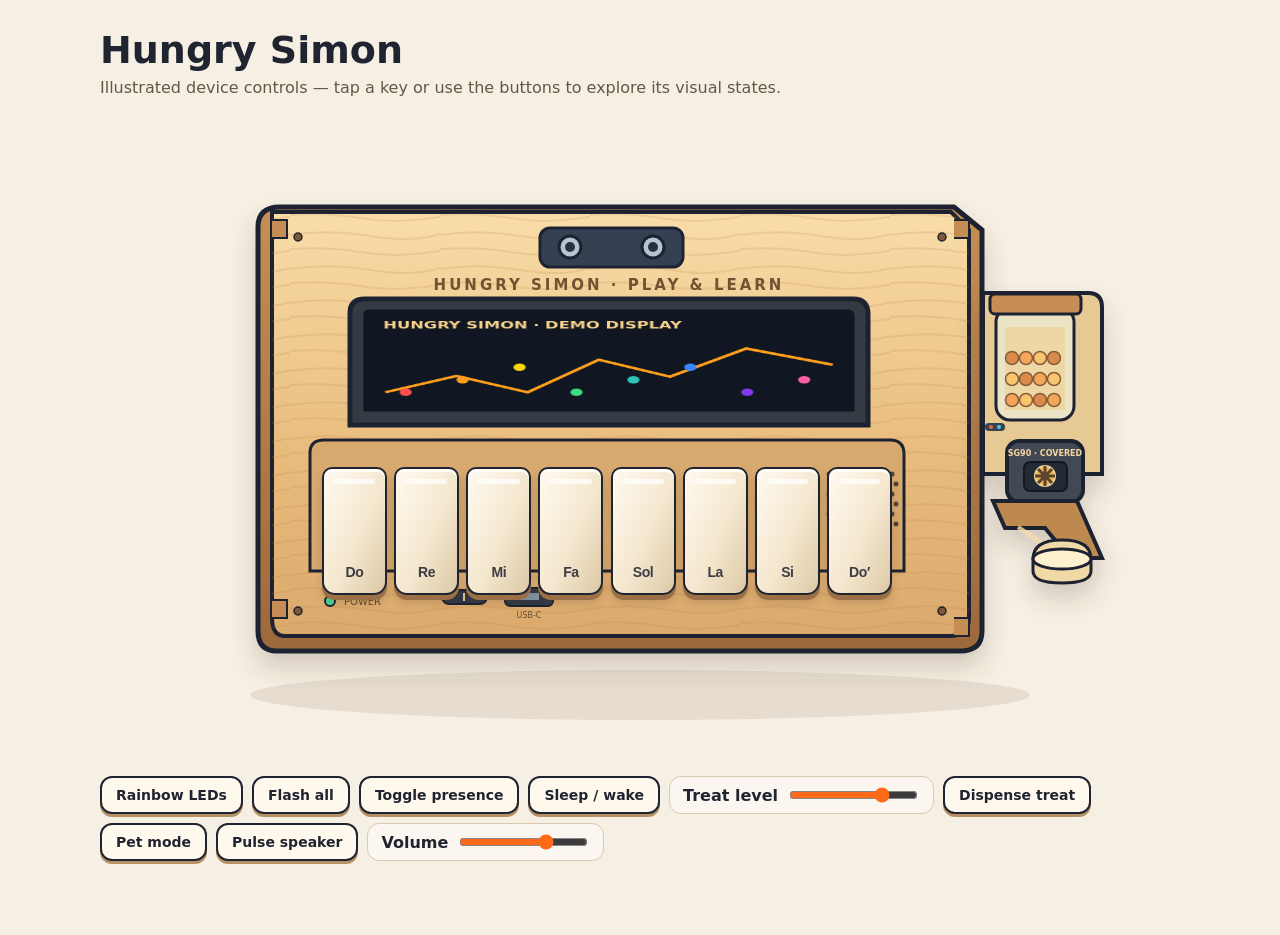
==== src/visuals/demo.html @ 503e3ba2 "visuals: illustrated Hungry Simon device (GPT) Written by GPT via Codex CLI; committed by Claude bec" ====
<!doctype html>
<html lang="en">
<head>
  <meta charset="utf-8"><meta name="viewport" content="width=device-width,initial-scale=1">
  <title>Hungry Simon · device visual demo</title>
  <link rel="stylesheet" href="../../styles/device.css">
  <style>
    body{margin:0;padding:28px 20px 50px;background:#f6efe3;color:#1f2430;font-family:system-ui,sans-serif}main{max-width:1080px;margin:auto}h1{margin:0 0 6px;font-size:clamp(25px,4vw,38px)}p{margin:0 0 20px;color:#635846}.panel{display:flex;flex-wrap:wrap;gap:9px;margin:18px 0 24px}.panel button{border:2px solid #1f2430;border-radius:12px;background:#fff8ed;padding:9px 14px;color:#1f2430;font:700 14px system-ui;cursor:pointer;box-shadow:0 3px #b79065}.panel button:active{transform:translateY(2px);box-shadow:0 1px #b79065}.panel input{accent-color:#ff6a1a}.control{display:flex;align-items:center;gap:9px;padding:8px 13px;border:1px solid #d8c9b3;border-radius:12px;background:#fbf7f0;font-weight:650}.hs-demo-wrap{padding:8px 0}
  </style>
</head>
<body><main>
  <h1>Hungry Simon</h1><p>Illustrated device controls — tap a key or use the buttons to explore its visual states.</p>
  <div class="hs-demo-wrap" id="device"></div>
  <div class="panel" aria-label="Device controls">
    <button id="leds">Rainbow LEDs</button><button id="flash">Flash all</button><button id="presence">Toggle presence</button><button id="sleep">Sleep / wake</button>
    <label class="control">Treat level <input id="level" type="range" min="0" max="100" value="75"></label>
    <button id="dispense">Dispense treat</button><button id="pet">Pet mode</button><button id="speaker">Pulse speaker</button><label class="control">Volume <input id="volume" type="range" min="0" max="100" value="70"></label>
  </div>
</main>
<script type="module">
  import { createDevice } from './device.js';
  const names=['Do','Re','Mi','Fa','Sol','La','Si',"Do′"];
  const d=createDevice(document.querySelector('#device'),{keyCount:8,keyNames:names});
  let present=false,awake=true,pet=false;
  d.onKeyInput((i,down)=>{if(down){d.setKeyLed(i,['#ff4d4d','#ff9f1c','#ffd60a','#3ddc84','#2ec4b6','#3a86ff','#8338ec','#ff5fa2'][i],.9);d.pulseSpeaker();}else d.setKeyLed(i,null,0);});
  d.onPresenceToggle(()=>{present=!present;d.setPresence(present);});
  document.querySelector('#leds').onclick=()=>names.forEach((_,i)=>d.setKeyLed(i,['#ff4d4d','#ff9f1c','#ffd60a','#3ddc84','#2ec4b6','#3a86ff','#8338ec','#ff5fa2'][i],.85));
  document.querySelector('#flash').onclick=()=>d.flashAll('#ff6a1a',650);
  document.querySelector('#presence').onclick=()=>{present=!present;d.setPresence(present);};
  document.querySelector('#sleep').onclick=()=>{awake=!awake;d.setAwake(awake);};
  document.querySelector('#level').oninput=e=>d.setTreatLevel(e.target.value/100);
  document.querySelector('#dispense').onclick=()=>d.dispense();
  document.querySelector('#pet').onclick=()=>{pet=!pet;d.setPetMode(pet);};
  document.querySelector('#speaker').onclick=()=>d.pulseSpeaker();
  document.querySelector('#volume').oninput=e=>d.setVolume(e.target.value/100);
  const c=d.getDisplayCanvas(),ctx=c.getContext('2d');
  ctx.fillStyle='#111722';ctx.fillRect(0,0,480,160);ctx.fillStyle='#f6d18b';ctx.font='bold 16px system-ui';ctx.fillText('HUNGRY SIMON · DEMO DISPLAY',18,28);
  ctx.strokeStyle='#ff9f1c';ctx.lineWidth=4;ctx.beginPath();ctx.moveTo(20,130);ctx.lineTo(90,104);ctx.lineTo(160,130);ctx.lineTo(230,78);ctx.lineTo(300,105);ctx.lineTo(375,60);ctx.lineTo(460,86);ctx.stroke();
  ['#ff4d4d','#ff9f1c','#ffd60a','#3ddc84','#2ec4b6','#3a86ff','#8338ec','#ff5fa2'].forEach((x,i)=>{ctx.fillStyle=x;ctx.beginPath();ctx.arc(40+i*56,130-(i%3)*20,6,0,Math.PI*2);ctx.fill();});
</script></body></html>
---- styles/device.css ----
.hungry-simon { --speaker-volume: 1; width:100%; max-width:1000px; margin-inline:auto; color:#1f2430; font-family:system-ui,-apple-system,"Segoe UI",sans-serif; }
.hs-stage { position:relative; width:100%; aspect-ratio:16/10; overflow:visible; }
.hs-art { position:absolute; inset:0; width:100%; height:100%; overflow:visible; }
.hs-screen { position:absolute; left:22.5%; top:29.8%; width:48.8%; height:15.9%; padding:0; border-radius:2px; overflow:hidden; }
.hs-screen canvas { display:block; width:100%; height:100%; object-fit:fill; background:#111722; }
.hs-keys { position:absolute; left:18.2%; top:54.7%; width:57%; height:20.5%; display:grid; grid-template-columns:repeat(8,minmax(0,1fr)); gap:1.25%; align-items:start; }
.hs-key { position:relative; min-width:0; height:100%; border:2px solid #1f2430; border-radius:10px 10px 13px 13px; background:linear-gradient(115deg,#fffaf1 0%,#f4e7ce 56%,#ddc9a7 100%); box-shadow:inset 0 3px 0 #fffdf8, 0 5px 0 #9c7046, 0 8px 8px #523b2633; cursor:pointer; touch-action:none; user-select:none; transition:transform 110ms cubic-bezier(.2,.8,.3,1),filter 140ms,box-shadow 140ms; padding:0; }
.hs-key::before { content:""; position:absolute; left:16%; right:16%; top:8%; height:5px; border-radius:6px; background:#fff; opacity:.72; }
.hs-key-led { position:absolute; left:-2px; right:-2px; bottom:4px; height:8px; border-radius:0 0 10px 10px; background:var(--led-color); opacity:var(--led-alpha); filter:blur(4px); transition:opacity .2s,filter .2s; }
.hs-key.lit { box-shadow:inset 0 3px 0 #fffdf8, 0 5px 0 #9c7046, 0 0 10px color-mix(in srgb,var(--led-color) 55%,transparent), 0 0 20px color-mix(in srgb,var(--led-color) 45%,transparent); }
.hs-key-label { position:absolute; left:0; right:0; bottom:13px; font-size:clamp(8px,1.5vw,14px); font-weight:750; letter-spacing:-.03em; color:#3c3c43; text-align:center; }
.hs-key.down { transform:translateY(7px) scaleY(.97); filter:brightness(.94); box-shadow:inset 0 3px 6px #765b3935,0 1px 0 #9c7046; }
.hs-presence-hit { position:absolute; left:39%; top:15%; width:18%; height:7%; border:0; padding:0; background:transparent; cursor:pointer; }
.hs-presence-hit:focus-visible,.hs-key:focus-visible { outline:3px solid #ff6a1a; outline-offset:3px; }
.hs-person { transition:opacity .25s; }
.hungry-simon.present .hs-person { opacity:1; }
.hungry-simon.present .hs-sonar { opacity:.8; animation:sonar 1.5s ease-out infinite; }
.hs-sonar { transition:opacity .2s; }
.hs-treat-stock circle { transition:opacity .2s; }
.hs-wheel { transform-box:fill-box; transform-origin:center; transition:transform .55s cubic-bezier(.2,.7,.25,1); }
.hungry-simon.dispensing .hs-wheel { transform:rotate(90deg); }
.hs-treat-fly { position:absolute; left:89.8%; top:66.6%; opacity:0; color:#e9a34c; font-size:18px; text-shadow:0 1px #71472f; }
.hs-treat-fly.drop { animation:treat-drop 1s cubic-bezier(.35,.05,.75,.95) forwards; }
.hs-sleep { display:none; position:absolute; top:29%; left:67%; color:#b9a17b; font-weight:800; font-size:clamp(12px,2vw,20px); }
.hungry-simon.asleep .hs-stage::after { content:""; position:absolute; inset:0; border-radius:2%; background:#19202e55; pointer-events:none; }
.hungry-simon.asleep .hs-sleep { display:block; }
.hungry-simon.asleep .hs-power-dot { fill:#f1c66d; }
.hungry-simon.asleep .hs-screen canvas { filter:brightness(.08); }
.hungry-simon.waking .hs-art { animation:wake-glow .6s ease-out; }
.hungry-simon.speaker-pulse .hs-grille { animation:speaker .4s ease-out; transform-box:fill-box; transform-origin:center; }
.hungry-simon.pet-mode .hs-keys { grid-template-columns:repeat(4,minmax(0,1fr)); gap:2.5%; }
.hungry-simon.pet-mode .hs-key { grid-column:span 2; }
.hungry-simon.pet-mode .hs-key:nth-child(even) { display:none; }
@keyframes sonar { 50% { opacity:.45; } }
@keyframes treat-drop { 0%{opacity:0;transform:translate(0,0) scale(.6)} 20%{opacity:1} 72%{opacity:1;transform:translate(13px,55px) scale(1)} 100%{opacity:0;transform:translate(25px,83px) scale(.8)} }
@keyframes speaker { 40%{filter:drop-shadow(0 0 calc(11px * var(--speaker-volume)) #ff6a1a);transform:scale(1.08)} }
@keyframes wake-glow { 0%{filter:brightness(1)} 35%{filter:brightness(1.28) drop-shadow(0 0 20px #ffb347)} 100%{filter:none} }
@media (max-width:560px) { .hs-key { border-radius:6px; border-width:1px; } .hs-key-label { bottom:8px; } .hs-keys { gap:.7%; } }
@media (prefers-reduced-motion:reduce) { .hungry-simon *, .hungry-simon *::before, .hungry-simon *::after { animation-duration:.01ms!important; animation-iteration-count:1!important; scroll-behavior:auto!important; transition-duration:.01ms!important; } }
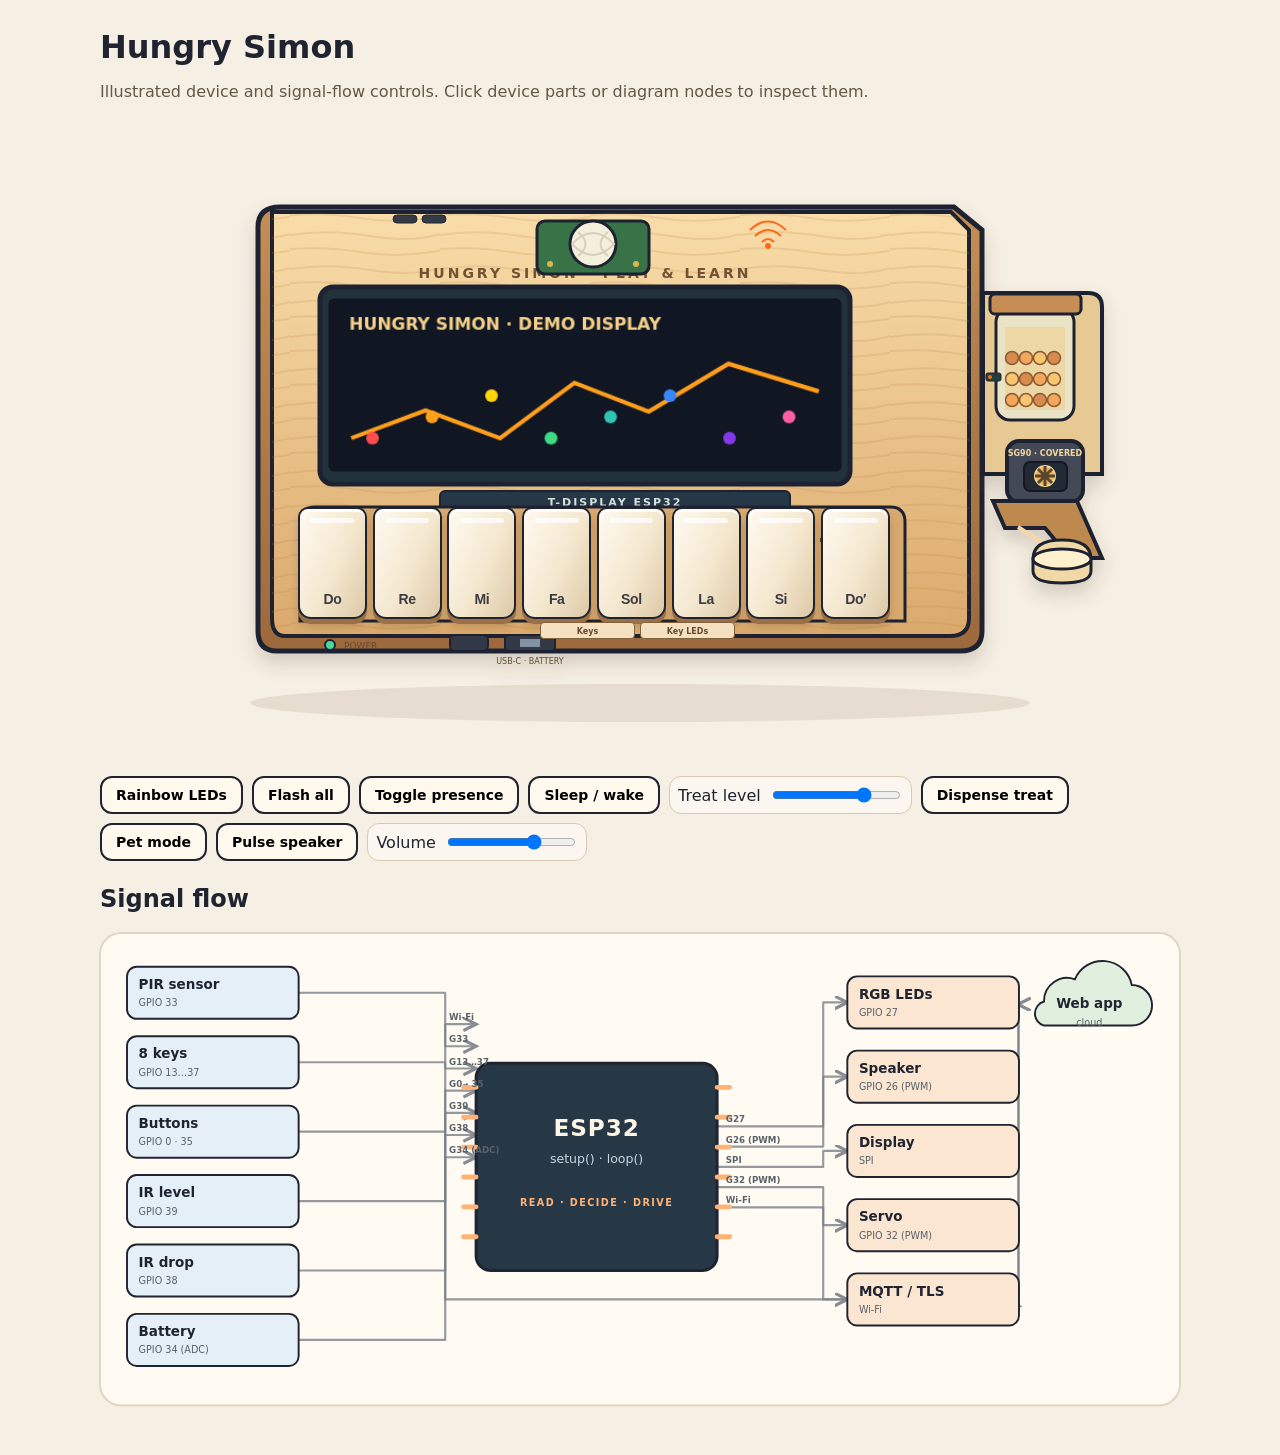
==== commit 89cb67e7: "Merge branch 'gpt/visuals'" ====
--- a/src/visuals/demo.html
+++ b/src/visuals/demo.html
@@ -1,40 +1,7 @@
-<!doctype html>
-<html lang="en">
-<head>
-  <meta charset="utf-8"><meta name="viewport" content="width=device-width,initial-scale=1">
-  <title>Hungry Simon · device visual demo</title>
-  <link rel="stylesheet" href="../../styles/device.css">
-  <style>
-    body{margin:0;padding:28px 20px 50px;background:#f6efe3;color:#1f2430;font-family:system-ui,sans-serif}main{max-width:1080px;margin:auto}h1{margin:0 0 6px;font-size:clamp(25px,4vw,38px)}p{margin:0 0 20px;color:#635846}.panel{display:flex;flex-wrap:wrap;gap:9px;margin:18px 0 24px}.panel button{border:2px solid #1f2430;border-radius:12px;background:#fff8ed;padding:9px 14px;color:#1f2430;font:700 14px system-ui;cursor:pointer;box-shadow:0 3px #b79065}.panel button:active{transform:translateY(2px);box-shadow:0 1px #b79065}.panel input{accent-color:#ff6a1a}.control{display:flex;align-items:center;gap:9px;padding:8px 13px;border:1px solid #d8c9b3;border-radius:12px;background:#fbf7f0;font-weight:650}.hs-demo-wrap{padding:8px 0}
-  </style>
-</head>
-<body><main>
-  <h1>Hungry Simon</h1><p>Illustrated device controls — tap a key or use the buttons to explore its visual states.</p>
-  <div class="hs-demo-wrap" id="device"></div>
-  <div class="panel" aria-label="Device controls">
-    <button id="leds">Rainbow LEDs</button><button id="flash">Flash all</button><button id="presence">Toggle presence</button><button id="sleep">Sleep / wake</button>
-    <label class="control">Treat level <input id="level" type="range" min="0" max="100" value="75"></label>
-    <button id="dispense">Dispense treat</button><button id="pet">Pet mode</button><button id="speaker">Pulse speaker</button><label class="control">Volume <input id="volume" type="range" min="0" max="100" value="70"></label>
-  </div>
-</main>
-<script type="module">
-  import { createDevice } from './device.js';
-  const names=['Do','Re','Mi','Fa','Sol','La','Si',"Do′"];
-  const d=createDevice(document.querySelector('#device'),{keyCount:8,keyNames:names});
-  let present=false,awake=true,pet=false;
-  d.onKeyInput((i,down)=>{if(down){d.setKeyLed(i,['#ff4d4d','#ff9f1c','#ffd60a','#3ddc84','#2ec4b6','#3a86ff','#8338ec','#ff5fa2'][i],.9);d.pulseSpeaker();}else d.setKeyLed(i,null,0);});
-  d.onPresenceToggle(()=>{present=!present;d.setPresence(present);});
-  document.querySelector('#leds').onclick=()=>names.forEach((_,i)=>d.setKeyLed(i,['#ff4d4d','#ff9f1c','#ffd60a','#3ddc84','#2ec4b6','#3a86ff','#8338ec','#ff5fa2'][i],.85));
-  document.querySelector('#flash').onclick=()=>d.flashAll('#ff6a1a',650);
-  document.querySelector('#presence').onclick=()=>{present=!present;d.setPresence(present);};
-  document.querySelector('#sleep').onclick=()=>{awake=!awake;d.setAwake(awake);};
-  document.querySelector('#level').oninput=e=>d.setTreatLevel(e.target.value/100);
-  document.querySelector('#dispense').onclick=()=>d.dispense();
-  document.querySelector('#pet').onclick=()=>{pet=!pet;d.setPetMode(pet);};
-  document.querySelector('#speaker').onclick=()=>d.pulseSpeaker();
-  document.querySelector('#volume').oninput=e=>d.setVolume(e.target.value/100);
-  const c=d.getDisplayCanvas(),ctx=c.getContext('2d');
-  ctx.fillStyle='#111722';ctx.fillRect(0,0,480,160);ctx.fillStyle='#f6d18b';ctx.font='bold 16px system-ui';ctx.fillText('HUNGRY SIMON · DEMO DISPLAY',18,28);
-  ctx.strokeStyle='#ff9f1c';ctx.lineWidth=4;ctx.beginPath();ctx.moveTo(20,130);ctx.lineTo(90,104);ctx.lineTo(160,130);ctx.lineTo(230,78);ctx.lineTo(300,105);ctx.lineTo(375,60);ctx.lineTo(460,86);ctx.stroke();
-  ['#ff4d4d','#ff9f1c','#ffd60a','#3ddc84','#2ec4b6','#3a86ff','#8338ec','#ff5fa2'].forEach((x,i)=>{ctx.fillStyle=x;ctx.beginPath();ctx.arc(40+i*56,130-(i%3)*20,6,0,Math.PI*2);ctx.fill();});
+<!doctype html><html lang="en"><head><meta charset="utf-8"><meta name="viewport" content="width=device-width,initial-scale=1"><title>Hungry Simon · visuals demo</title><link rel="stylesheet" href="../../styles/device.css"><link rel="stylesheet" href="../../styles/flow.css"><style>body{margin:0;padding:28px 20px 50px;background:#f6efe3;color:#1f2430;font-family:system-ui,sans-serif}main{max-width:1080px;margin:auto}h1{margin:0 0 6px}p{color:#635846}.panel{display:flex;flex-wrap:wrap;gap:9px;margin:18px 0 24px}.panel button{border:2px solid #1f2430;border-radius:12px;background:#fff8ed;padding:9px 14px;font:700 14px system-ui;cursor:pointer}.control{display:flex;align-items:center;gap:9px;padding:8px;border:1px solid #d8c9b3;border-radius:12px;background:#fbf7f0}.hs-demo-wrap{padding:8px 0}#flow{margin-top:12px}</style></head><body><main><h1>Hungry Simon</h1><p>Illustrated device and signal-flow controls. Click device parts or diagram nodes to inspect them.</p><div class="hs-demo-wrap" id="device"></div><div class="panel"><button id="leds">Rainbow LEDs</button><button id="flash">Flash all</button><button id="presence">Toggle presence</button><button id="sleep">Sleep / wake</button><label class="control">Treat level <input id="level" type="range" min="0" max="100" value="75"></label><button id="dispense">Dispense treat</button><button id="pet">Pet mode</button><button id="speaker">Pulse speaker</button><label class="control">Volume <input id="volume" type="range" min="0" max="100" value="70"></label></div><h2>Signal flow</h2><div id="flow"></div></main><script type="module">
+import {createDevice} from './device.js';import {createFlow} from './flow.js';import {FLOW} from '../learn/hardware.js';
+const names=['Do','Re','Mi','Fa','Sol','La','Si',"Do′"],colors=['#ff4d4d','#ff9f1c','#ffd60a','#3ddc84','#2ec4b6','#3a86ff','#8338ec','#ff5fa2'];const d=createDevice(document.querySelector('#device'),{keyCount:8,keyNames:names,keyColors:colors});const f=createFlow(document.querySelector('#flow'),FLOW);let present=false,awake=true,pet=false;
+d.onKeyInput((i,down)=>{if(down){d.setKeyLed(i,colors[i],.9);d.pulseSpeaker();f.pulse('keys-esp32');f.pulse('esp32-speaker')}else d.setKeyLed(i,null,0)});d.onPresenceToggle(()=>{present=!present;d.setPresence(present);f.pulse('pir-esp32')});d.onPartClick(id=>{d.highlightPart(id);f.select(id);f.pulse(id)});f.onSelect(id=>{f.select(id);d.highlightPart(id)});
+document.querySelector('#leds').onclick=()=>names.forEach((_,i)=>d.setKeyLed(i,colors[i],.85));document.querySelector('#flash').onclick=()=>d.flashAll('#ff6a1a',650);document.querySelector('#presence').onclick=()=>{present=!present;d.setPresence(present)};document.querySelector('#sleep').onclick=()=>{awake=!awake;d.setAwake(awake)};document.querySelector('#level').oninput=e=>d.setTreatLevel(e.target.value/100);document.querySelector('#dispense').onclick=()=>{d.dispense();f.pulse('esp32-servo');setTimeout(()=>f.pulse('irDrop-esp32'),700)};document.querySelector('#pet').onclick=()=>{pet=!pet;d.setPetMode(pet)};document.querySelector('#speaker').onclick=()=>d.pulseSpeaker();document.querySelector('#volume').oninput=e=>d.setVolume(e.target.value/100);
+const c=d.getDisplayCanvas(),ctx=c.getContext('2d');ctx.fillStyle='#111722';ctx.fillRect(0,0,480,160);ctx.fillStyle='#f6d18b';ctx.font='bold 16px system-ui';ctx.fillText('HUNGRY SIMON · DEMO DISPLAY',18,28);ctx.strokeStyle='#ff9f1c';ctx.lineWidth=4;ctx.beginPath();ctx.moveTo(20,130);ctx.lineTo(90,104);ctx.lineTo(160,130);ctx.lineTo(230,78);ctx.lineTo(300,105);ctx.lineTo(375,60);ctx.lineTo(460,86);ctx.stroke();colors.forEach((x,i)=>{ctx.fillStyle=x;ctx.beginPath();ctx.arc(40+i*56,130-(i%3)*20,6,0,Math.PI*2);ctx.fill()});
 </script></body></html>
--- a/styles/device.css
+++ b/styles/device.css
@@ -1,39 +1,2 @@
-.hungry-simon { --speaker-volume: 1; width:100%; max-width:1000px; margin-inline:auto; color:#1f2430; font-family:system-ui,-apple-system,"Segoe UI",sans-serif; }
-.hs-stage { position:relative; width:100%; aspect-ratio:16/10; overflow:visible; }
-.hs-art { position:absolute; inset:0; width:100%; height:100%; overflow:visible; }
-.hs-screen { position:absolute; left:22.5%; top:29.8%; width:48.8%; height:15.9%; padding:0; border-radius:2px; overflow:hidden; }
-.hs-screen canvas { display:block; width:100%; height:100%; object-fit:fill; background:#111722; }
-.hs-keys { position:absolute; left:18.2%; top:54.7%; width:57%; height:20.5%; display:grid; grid-template-columns:repeat(8,minmax(0,1fr)); gap:1.25%; align-items:start; }
-.hs-key { position:relative; min-width:0; height:100%; border:2px solid #1f2430; border-radius:10px 10px 13px 13px; background:linear-gradient(115deg,#fffaf1 0%,#f4e7ce 56%,#ddc9a7 100%); box-shadow:inset 0 3px 0 #fffdf8, 0 5px 0 #9c7046, 0 8px 8px #523b2633; cursor:pointer; touch-action:none; user-select:none; transition:transform 110ms cubic-bezier(.2,.8,.3,1),filter 140ms,box-shadow 140ms; padding:0; }
-.hs-key::before { content:""; position:absolute; left:16%; right:16%; top:8%; height:5px; border-radius:6px; background:#fff; opacity:.72; }
-.hs-key-led { position:absolute; left:-2px; right:-2px; bottom:4px; height:8px; border-radius:0 0 10px 10px; background:var(--led-color); opacity:var(--led-alpha); filter:blur(4px); transition:opacity .2s,filter .2s; }
-.hs-key.lit { box-shadow:inset 0 3px 0 #fffdf8, 0 5px 0 #9c7046, 0 0 10px color-mix(in srgb,var(--led-color) 55%,transparent), 0 0 20px color-mix(in srgb,var(--led-color) 45%,transparent); }
-.hs-key-label { position:absolute; left:0; right:0; bottom:13px; font-size:clamp(8px,1.5vw,14px); font-weight:750; letter-spacing:-.03em; color:#3c3c43; text-align:center; }
-.hs-key.down { transform:translateY(7px) scaleY(.97); filter:brightness(.94); box-shadow:inset 0 3px 6px #765b3935,0 1px 0 #9c7046; }
-.hs-presence-hit { position:absolute; left:39%; top:15%; width:18%; height:7%; border:0; padding:0; background:transparent; cursor:pointer; }
-.hs-presence-hit:focus-visible,.hs-key:focus-visible { outline:3px solid #ff6a1a; outline-offset:3px; }
-.hs-person { transition:opacity .25s; }
-.hungry-simon.present .hs-person { opacity:1; }
-.hungry-simon.present .hs-sonar { opacity:.8; animation:sonar 1.5s ease-out infinite; }
-.hs-sonar { transition:opacity .2s; }
-.hs-treat-stock circle { transition:opacity .2s; }
-.hs-wheel { transform-box:fill-box; transform-origin:center; transition:transform .55s cubic-bezier(.2,.7,.25,1); }
-.hungry-simon.dispensing .hs-wheel { transform:rotate(90deg); }
-.hs-treat-fly { position:absolute; left:89.8%; top:66.6%; opacity:0; color:#e9a34c; font-size:18px; text-shadow:0 1px #71472f; }
-.hs-treat-fly.drop { animation:treat-drop 1s cubic-bezier(.35,.05,.75,.95) forwards; }
-.hs-sleep { display:none; position:absolute; top:29%; left:67%; color:#b9a17b; font-weight:800; font-size:clamp(12px,2vw,20px); }
-.hungry-simon.asleep .hs-stage::after { content:""; position:absolute; inset:0; border-radius:2%; background:#19202e55; pointer-events:none; }
-.hungry-simon.asleep .hs-sleep { display:block; }
-.hungry-simon.asleep .hs-power-dot { fill:#f1c66d; }
-.hungry-simon.asleep .hs-screen canvas { filter:brightness(.08); }
-.hungry-simon.waking .hs-art { animation:wake-glow .6s ease-out; }
-.hungry-simon.speaker-pulse .hs-grille { animation:speaker .4s ease-out; transform-box:fill-box; transform-origin:center; }
-.hungry-simon.pet-mode .hs-keys { grid-template-columns:repeat(4,minmax(0,1fr)); gap:2.5%; }
-.hungry-simon.pet-mode .hs-key { grid-column:span 2; }
-.hungry-simon.pet-mode .hs-key:nth-child(even) { display:none; }
-@keyframes sonar { 50% { opacity:.45; } }
-@keyframes treat-drop { 0%{opacity:0;transform:translate(0,0) scale(.6)} 20%{opacity:1} 72%{opacity:1;transform:translate(13px,55px) scale(1)} 100%{opacity:0;transform:translate(25px,83px) scale(.8)} }
-@keyframes speaker { 40%{filter:drop-shadow(0 0 calc(11px * var(--speaker-volume)) #ff6a1a);transform:scale(1.08)} }
-@keyframes wake-glow { 0%{filter:brightness(1)} 35%{filter:brightness(1.28) drop-shadow(0 0 20px #ffb347)} 100%{filter:none} }
-@media (max-width:560px) { .hs-key { border-radius:6px; border-width:1px; } .hs-key-label { bottom:8px; } .hs-keys { gap:.7%; } }
-@media (prefers-reduced-motion:reduce) { .hungry-simon *, .hungry-simon *::before, .hungry-simon *::after { animation-duration:.01ms!important; animation-iteration-count:1!important; scroll-behavior:auto!important; transition-duration:.01ms!important; } }
+.hungry-simon{--speaker-volume:1;width:100%;max-width:1000px;margin-inline:auto;color:#1f2430;font-family:system-ui,-apple-system,"Segoe UI",sans-serif}.hs-stage{position:relative;width:100%;aspect-ratio:1.6;overflow:visible}.hs-art{position:absolute;inset:0;width:100%;height:100%;overflow:visible}.hs-screen,.hs-keys{position:absolute}.hs-screen{overflow:hidden;border-radius:3px}.hs-screen canvas{display:block;width:100%;height:100%;aspect-ratio:3/1;background:#111722}.hs-keys{display:grid;grid-template-columns:repeat(8,minmax(0,1fr));gap:1%;align-items:stretch}.hs-key{position:relative;min-width:0;height:100%;border:2px solid #1f2430;border-radius:10px 10px 13px 13px;background:linear-gradient(115deg,#fffaf1,#f4e7ce 56%,#ddc9a7);box-shadow:inset 0 3px #fffdf8,0 5px #9c7046,0 8px 8px #523b2633;cursor:pointer;touch-action:none;user-select:none;transition:transform 110ms cubic-bezier(.2,.8,.3,1),filter .14s,box-shadow .14s;padding:0}.hs-key::before{content:"";position:absolute;left:16%;right:16%;top:8%;height:5px;border-radius:6px;background:#fff;opacity:.72}.hs-key-led{position:absolute;z-index:2;left:-2px;right:-2px;bottom:3px;height:8px;border-radius:0 0 9px 9px;background:var(--led-color);opacity:calc(.1 + .9 * var(--led-strength));box-shadow:0 0 5px 2px color-mix(in srgb,var(--led-color) 90%,transparent),0 0 17px 8px color-mix(in srgb,var(--led-color) 65%,transparent);filter:blur(2px);transition:opacity .18s,box-shadow .18s}.hs-key:not(.lit) .hs-key-led{opacity:.3;box-shadow:none;height:4px;filter:none}.hs-key.lit{border-bottom-color:var(--led-color);box-shadow:inset 0 3px #fffdf8,0 5px #9c7046,0 0 7px color-mix(in srgb,var(--led-color) 65%,transparent)}.hs-key.dim{filter:saturate(.55)}.hs-key-label{position:absolute;left:0;right:0;bottom:10px;font-size:clamp(8px,1.4vw,14px);font-weight:750;letter-spacing:-.03em;color:#3c3c43;text-align:center}.hs-key-paw{display:none;position:absolute;top:22%;left:0;right:0;text-align:center;font-size:clamp(14px,2vw,22px);color:#8b6545}.hs-key.down{transform:translateY(7px) scaleY(.96);filter:brightness(.91);box-shadow:inset 0 5px 8px #765b3950,0 1px #9c7046}.hs-presence-hit{position:absolute;left:39%;top:15%;width:18%;height:7%;border:0;background:transparent;cursor:pointer}.hs-person{transition:opacity .25s}.present .hs-person{opacity:1}.present .hs-sonar{opacity:.8;animation:sonar 1.5s ease-out infinite}.hs-sonar{transition:opacity .2s}.hs-treat-stock circle{transition:opacity .2s}.hs-wheel{transform-box:fill-box;transform-origin:center;transition:transform .55s cubic-bezier(.2,.7,.25,1)}.dispensing .hs-wheel{transform:rotate(90deg)}.hs-treat-fly{position:absolute;left:89.8%;top:66.6%;opacity:0;color:#e9a34c;font-size:18px;text-shadow:0 1px #71472f}.hs-treat-fly.drop{animation:treat-drop 1s cubic-bezier(.35,.05,.75,.95) forwards}.hs-sleep{display:none;position:absolute;top:25%;left:67%;color:#c09a66;font-weight:800;font-size:clamp(12px,2vw,20px)}.asleep .hs-sleep{display:block}.asleep .hs-screen canvas{filter:brightness(0)}.asleep .hs-key{filter:saturate(.58)}.asleep .hs-power-dot{animation:breath 2s ease-in-out infinite;fill:#ffbf55}.waking .hs-art{animation:wake-glow .72s ease-out}.speaker-pulse .hs-grille{animation:speaker .4s ease-out;transform-box:fill-box;transform-origin:center}.pet-mode .hs-keys{grid-template-columns:repeat(4,minmax(0,1fr));gap:2%}.pet-mode .hs-key{grid-column:span 2}.pet-mode .hs-key:nth-child(even){display:none}.pet-mode .hs-key-paw{display:block}.pet-mode .hs-key-label{bottom:8%}.hs-part-hits{position:absolute;inset:0;pointer-events:none}.hs-part-hit{position:absolute;pointer-events:auto;z-index:4;opacity:0;background:transparent;border:0;border-radius:7px;cursor:pointer}.hs-part-hit:hover,.hs-part-hit:focus-visible,.hs-part-hit.highlight{opacity:1;outline:3px solid #ff6a1a;outline-offset:2px;box-shadow:0 0 16px #ff6a1a99}.hs-part-hit:focus-visible{opacity:1}.hs-part-hit.part-pir{z-index:5}.hs-part-hit.part-display{z-index:3}.part-highlight{filter:drop-shadow(0 0 7px #ff6a1a)!important}.hs-part-hit.part-esp32,.hs-part-hit.part-display{pointer-events:auto}.hs-part-hit.part-esp32{z-index:4}.hs-part-hit.part-display{z-index:3}.hs-part-hit.part-wifi{z-index:6}.hs-part-hit.part-pir{z-index:7}.hs-part-hit.part-display:hover{background:#ff6a1a15}.hs-keys::after{content:"Keys   ·   LEDs";position:absolute;left:38%;bottom:-17px;width:24%;font-size:8px;color:#735332;text-align:center;pointer-events:none}.@keyframes sonar{50%{opacity:.45}}@keyframes treat-drop{0%{opacity:0;transform:translate(0,0) scale(.6)}20%{opacity:1}72%{opacity:1;transform:translate(13px,55px) scale(1)}100%{opacity:0;transform:translate(25px,83px) scale(.8)}}@keyframes speaker{40%{filter:drop-shadow(0 0 calc(11px * var(--speaker-volume)) #ff6a1a);transform:scale(1.08)}}@keyframes wake-glow{0%{filter:brightness(.9)}30%{filter:brightness(1.35) drop-shadow(0 0 22px #ffb347)}100%{filter:none}}@keyframes breath{50%{opacity:.35;filter:drop-shadow(0 0 5px #ffb347)}}@media(max-width:560px){.hs-key{border-radius:6px;border-width:1px}.hs-key-label{bottom:7px}.hs-keys{gap:.5%}}@media(prefers-reduced-motion:reduce){.hungry-simon *, .hungry-simon *::before,.hungry-simon *::after{animation-duration:.01ms!important;animation-iteration-count:1!important;scroll-behavior:auto!important;transition-duration:.01ms!important}}
+.hs-part-hit.hs-label-hit{opacity:1;z-index:9;background:#f5e1c2;border:1px solid #80613d;border-radius:4px;color:#654b32;font:700 8px system-ui;line-height:15px;text-align:center}.hs-part-hit.hs-label-hit:hover,.hs-part-hit.hs-label-hit:focus-visible{outline:2px solid #ff6a1a}
--- a/styles/flow.css
+++ b/styles/flow.css
@@ -0,0 +1 @@
+.signal-flow{width:100%;max-width:1120px;margin-inline:auto;font-family:system-ui,-apple-system,"Segoe UI",sans-serif;color:#1f2430}.signal-flow svg{display:block;width:100%;height:auto;overflow:visible}.flow-paper{fill:#fffaf2;stroke:#e2d5c2;stroke-width:2}.flow-wire{fill:none;stroke:#7a8188;stroke-width:2.2;stroke-linecap:round;stroke-linejoin:round;opacity:.8;transition:stroke .2s,stroke-width .2s,filter .2s}.flow-wire[marker-end]{marker-end:url(#arrow)}.flow-wire.bright{stroke:#ff6a1a;stroke-width:4;filter:drop-shadow(0 0 4px #ff6a1a)}.flow-node{cursor:pointer;outline:none}.node-box{fill:#e5eff8;stroke:#1f2430;stroke-width:2}.side-out .node-box{fill:#fbe6d2}.side-cloud .cloud-shape{fill:#e1efdf;stroke:#1f2430;stroke-width:2}.node-label{font-size:14px;font-weight:800;fill:#1f2430}.node-sub{font-size:10px;fill:#59616a}.chip{fill:#263746;stroke:#1f2430;stroke-width:3}.chip-title{font-size:24px;font-weight:850;letter-spacing:1px;fill:#fff5e7}.chip-sub{font-size:13px;fill:#c9d6df}.chip-micro{font-size:10px;font-weight:700;letter-spacing:1.5px;fill:#ffb276}.pin{fill:none;stroke:#ffb276;stroke-width:5;stroke-linecap:round}.gpio-label{font-size:9px;font-weight:700;fill:#59616a}.flow-node:hover .node-box,.flow-node:focus-visible .node-box,.flow-node:hover .chip,.flow-node:focus-visible .chip,.flow-node:hover .cloud-shape,.flow-node:focus-visible .cloud-shape{stroke:#ff6a1a;stroke-width:4;filter:drop-shadow(0 0 5px #ffb276)}.flow-node.selected .node-box,.flow-node.selected .chip,.flow-node.selected .cloud-shape,.flow-node.pulsing .node-box,.flow-node.pulsing .chip,.flow-node.pulsing .cloud-shape{stroke:#ff6a1a;stroke-width:4;filter:drop-shadow(0 0 8px #ff9c57)}.flow-dot{fill:#ff6a1a;stroke:#fff4e5;stroke-width:2;filter:url(#flowGlow);pointer-events:none}@media(max-width:600px){.signal-flow svg{min-width:520px}.signal-flow{overflow-x:auto}}@media(prefers-reduced-motion:reduce){.signal-flow *{transition:none!important}}
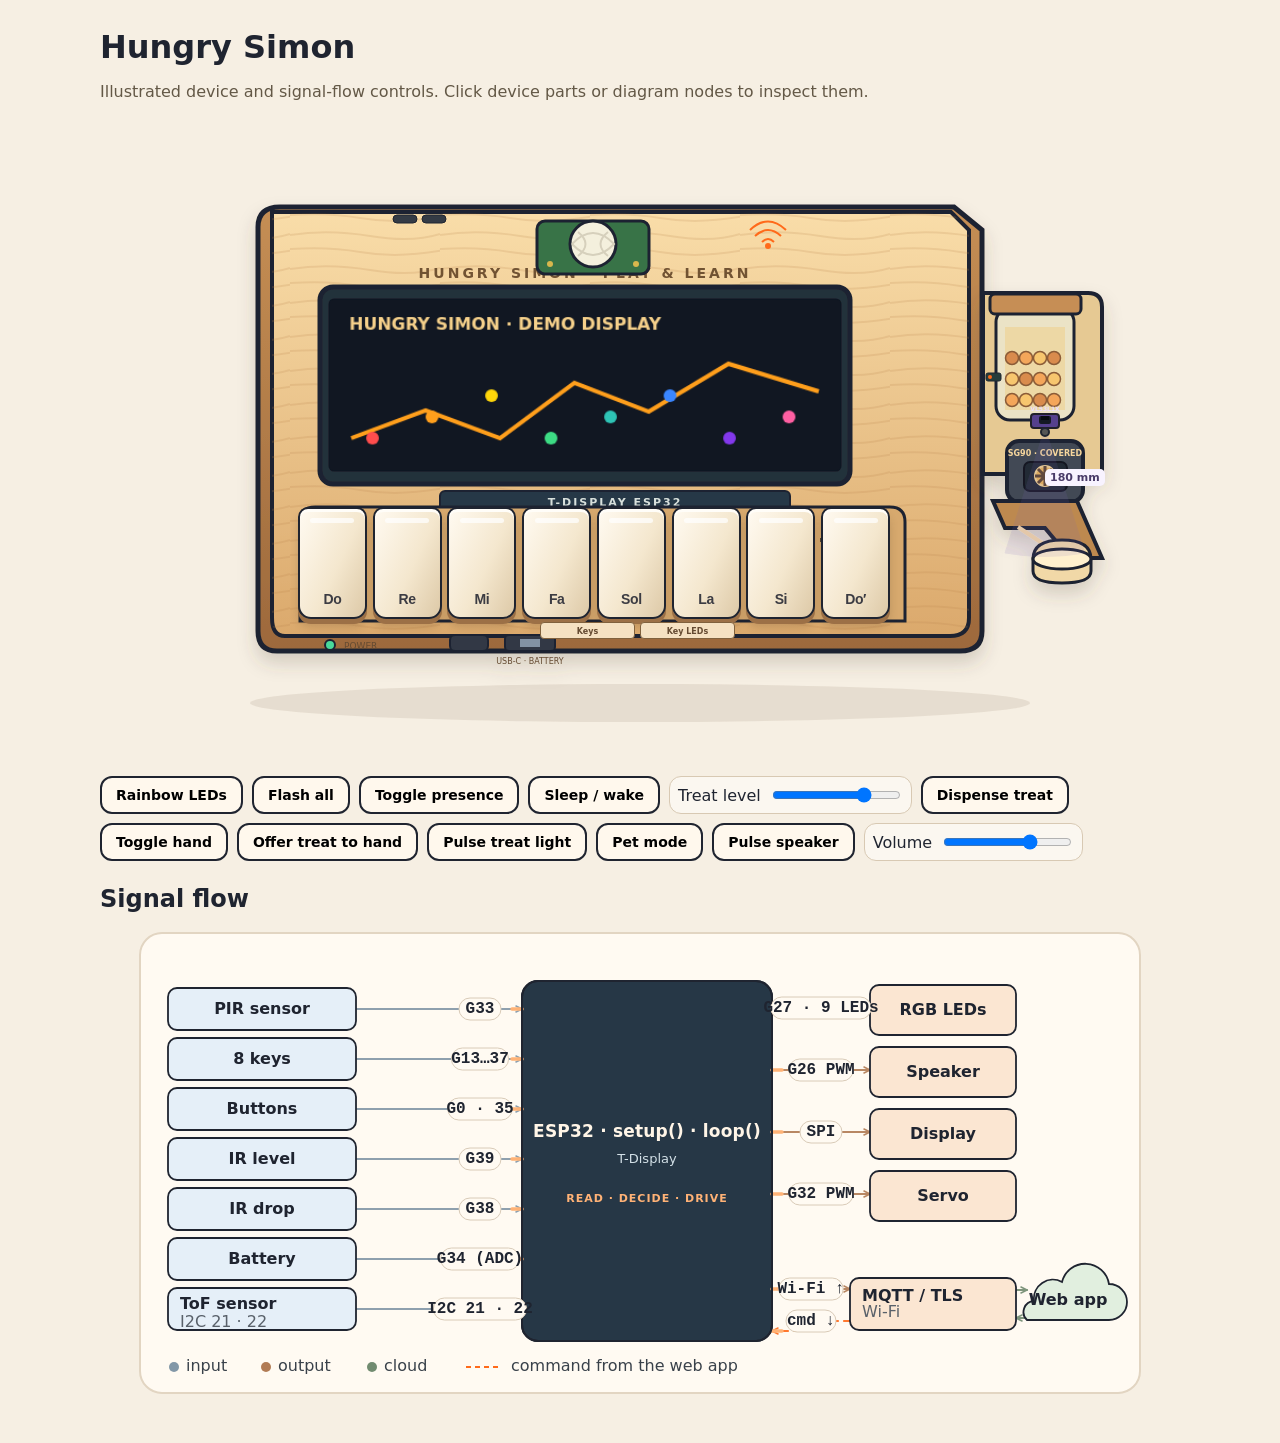
==== commit c46f8b7c: "Merge branch 'gpt/visuals'" ====
--- a/src/visuals/demo.html
+++ b/src/visuals/demo.html
@@ -1,7 +1,7 @@
-<!doctype html><html lang="en"><head><meta charset="utf-8"><meta name="viewport" content="width=device-width,initial-scale=1"><title>Hungry Simon · visuals demo</title><link rel="stylesheet" href="../../styles/device.css"><link rel="stylesheet" href="../../styles/flow.css"><style>body{margin:0;padding:28px 20px 50px;background:#f6efe3;color:#1f2430;font-family:system-ui,sans-serif}main{max-width:1080px;margin:auto}h1{margin:0 0 6px}p{color:#635846}.panel{display:flex;flex-wrap:wrap;gap:9px;margin:18px 0 24px}.panel button{border:2px solid #1f2430;border-radius:12px;background:#fff8ed;padding:9px 14px;font:700 14px system-ui;cursor:pointer}.control{display:flex;align-items:center;gap:9px;padding:8px;border:1px solid #d8c9b3;border-radius:12px;background:#fbf7f0}.hs-demo-wrap{padding:8px 0}#flow{margin-top:12px}</style></head><body><main><h1>Hungry Simon</h1><p>Illustrated device and signal-flow controls. Click device parts or diagram nodes to inspect them.</p><div class="hs-demo-wrap" id="device"></div><div class="panel"><button id="leds">Rainbow LEDs</button><button id="flash">Flash all</button><button id="presence">Toggle presence</button><button id="sleep">Sleep / wake</button><label class="control">Treat level <input id="level" type="range" min="0" max="100" value="75"></label><button id="dispense">Dispense treat</button><button id="pet">Pet mode</button><button id="speaker">Pulse speaker</button><label class="control">Volume <input id="volume" type="range" min="0" max="100" value="70"></label></div><h2>Signal flow</h2><div id="flow"></div></main><script type="module">
+<!doctype html><html lang="en"><head><meta charset="utf-8"><meta name="viewport" content="width=device-width,initial-scale=1"><title>Hungry Simon · visuals demo</title><link rel="stylesheet" href="../../styles/device.css"><link rel="stylesheet" href="../../styles/flow.css"><style>body{margin:0;padding:28px 20px 50px;background:#f6efe3;color:#1f2430;font-family:system-ui,sans-serif}main{max-width:1080px;margin:auto}h1{margin:0 0 6px}p{color:#635846}.panel{display:flex;flex-wrap:wrap;gap:9px;margin:18px 0 24px}.panel button{border:2px solid #1f2430;border-radius:12px;background:#fff8ed;padding:9px 14px;font:700 14px system-ui;cursor:pointer}.control{display:flex;align-items:center;gap:9px;padding:8px;border:1px solid #d8c9b3;border-radius:12px;background:#fbf7f0}.hs-demo-wrap{padding:8px 0}#flow{margin-top:12px}</style></head><body><main><h1>Hungry Simon</h1><p>Illustrated device and signal-flow controls. Click device parts or diagram nodes to inspect them.</p><div class="hs-demo-wrap" id="device"></div><div class="panel"><button id="leds">Rainbow LEDs</button><button id="flash">Flash all</button><button id="presence">Toggle presence</button><button id="sleep">Sleep / wake</button><label class="control">Treat level <input id="level" type="range" min="0" max="100" value="75"></label><button id="dispense">Dispense treat</button><button id="hand">Toggle hand</button><button id="offer">Offer treat to hand</button><button id="light">Pulse treat light</button><button id="pet">Pet mode</button><button id="speaker">Pulse speaker</button><label class="control">Volume <input id="volume" type="range" min="0" max="100" value="70"></label></div><h2>Signal flow</h2><div id="flow"></div></main><script type="module">
 import {createDevice} from './device.js';import {createFlow} from './flow.js';import {FLOW} from '../learn/hardware.js';
-const names=['Do','Re','Mi','Fa','Sol','La','Si',"Do′"],colors=['#ff4d4d','#ff9f1c','#ffd60a','#3ddc84','#2ec4b6','#3a86ff','#8338ec','#ff5fa2'];const d=createDevice(document.querySelector('#device'),{keyCount:8,keyNames:names,keyColors:colors});const f=createFlow(document.querySelector('#flow'),FLOW);let present=false,awake=true,pet=false;
-d.onKeyInput((i,down)=>{if(down){d.setKeyLed(i,colors[i],.9);d.pulseSpeaker();f.pulse('keys-esp32');f.pulse('esp32-speaker')}else d.setKeyLed(i,null,0)});d.onPresenceToggle(()=>{present=!present;d.setPresence(present);f.pulse('pir-esp32')});d.onPartClick(id=>{d.highlightPart(id);f.select(id);f.pulse(id)});f.onSelect(id=>{f.select(id);d.highlightPart(id)});
-document.querySelector('#leds').onclick=()=>names.forEach((_,i)=>d.setKeyLed(i,colors[i],.85));document.querySelector('#flash').onclick=()=>d.flashAll('#ff6a1a',650);document.querySelector('#presence').onclick=()=>{present=!present;d.setPresence(present)};document.querySelector('#sleep').onclick=()=>{awake=!awake;d.setAwake(awake)};document.querySelector('#level').oninput=e=>d.setTreatLevel(e.target.value/100);document.querySelector('#dispense').onclick=()=>{d.dispense();f.pulse('esp32-servo');setTimeout(()=>f.pulse('irDrop-esp32'),700)};document.querySelector('#pet').onclick=()=>{pet=!pet;d.setPetMode(pet)};document.querySelector('#speaker').onclick=()=>d.pulseSpeaker();document.querySelector('#volume').oninput=e=>d.setVolume(e.target.value/100);
-const c=d.getDisplayCanvas(),ctx=c.getContext('2d');ctx.fillStyle='#111722';ctx.fillRect(0,0,480,160);ctx.fillStyle='#f6d18b';ctx.font='bold 16px system-ui';ctx.fillText('HUNGRY SIMON · DEMO DISPLAY',18,28);ctx.strokeStyle='#ff9f1c';ctx.lineWidth=4;ctx.beginPath();ctx.moveTo(20,130);ctx.lineTo(90,104);ctx.lineTo(160,130);ctx.lineTo(230,78);ctx.lineTo(300,105);ctx.lineTo(375,60);ctx.lineTo(460,86);ctx.stroke();colors.forEach((x,i)=>{ctx.fillStyle=x;ctx.beginPath();ctx.arc(40+i*56,130-(i%3)*20,6,0,Math.PI*2);ctx.fill()});
+const names=['Do','Re','Mi','Fa','Sol','La','Si',"Do′"],colors=['#ff4d4d','#ff9f1c','#ffd60a','#3ddc84','#2ec4b6','#3a86ff','#8338ec','#ff5fa2'];const d=createDevice(document.querySelector('#device'),{keyCount:8,keyNames:names,keyColors:colors});const f=createFlow(document.querySelector('#flow'),FLOW);let present=false,awake=true,pet=false,hand=false;
+d.onKeyInput((i,down)=>{if(down){d.setKeyLed(i,colors[i],.9);d.pulseSpeaker();f.pulse('keys-esp32');f.pulse('esp32-speaker')}else d.setKeyLed(i,null,0)});d.onPresenceToggle(()=>{present=!present;d.setPresence(present);f.pulse('pir-esp32')});d.onHandToggle(()=>{hand=!hand;d.setHand(hand);d.setTofReading(hand?62:180,hand);f.pulse(hand?'tof-esp32':'tof-esp32')});d.onPartClick(id=>{d.highlightPart(id);f.select(id);f.pulse(id)});f.onSelect(id=>{f.select(id);d.highlightPart(id)});
+document.querySelector('#leds').onclick=()=>names.forEach((_,i)=>d.setKeyLed(i,colors[i],.85));document.querySelector('#flash').onclick=()=>d.flashAll('#ff6a1a',650);document.querySelector('#presence').onclick=()=>{present=!present;d.setPresence(present)};document.querySelector('#sleep').onclick=()=>{awake=!awake;d.setAwake(awake)};document.querySelector('#level').oninput=e=>d.setTreatLevel(e.target.value/100);document.querySelector('#dispense').onclick=()=>{d.dispense();f.pulse('esp32-servo');setTimeout(()=>f.pulse('irDrop-esp32'),700)};document.querySelector('#hand').onclick=()=>{hand=!hand;d.setHand(hand);d.setTofReading(hand?62:180,hand)};document.querySelector('#offer').onclick=()=>{d.setTreatLight('#ff9f1c','pulse');setTimeout(()=>{d.setTreatLight('#3ddc84','solid');d.dispense({intoHand:true})},700)};document.querySelector('#light').onclick=()=>d.setTreatLight('#ff9f1c','pulse');document.querySelector('#pet').onclick=()=>{pet=!pet;d.setPetMode(pet)};document.querySelector('#speaker').onclick=()=>d.pulseSpeaker();document.querySelector('#volume').oninput=e=>d.setVolume(e.target.value/100);
+d.setTofReading(180,false);const c=d.getDisplayCanvas(),ctx=c.getContext('2d');ctx.fillStyle='#111722';ctx.fillRect(0,0,480,160);ctx.fillStyle='#f6d18b';ctx.font='bold 16px system-ui';ctx.fillText('HUNGRY SIMON · DEMO DISPLAY',18,28);ctx.strokeStyle='#ff9f1c';ctx.lineWidth=4;ctx.beginPath();ctx.moveTo(20,130);ctx.lineTo(90,104);ctx.lineTo(160,130);ctx.lineTo(230,78);ctx.lineTo(300,105);ctx.lineTo(375,60);ctx.lineTo(460,86);ctx.stroke();colors.forEach((x,i)=>{ctx.fillStyle=x;ctx.beginPath();ctx.arc(40+i*56,130-(i%3)*20,6,0,Math.PI*2);ctx.fill()});
 </script></body></html>
--- a/styles/device.css
+++ b/styles/device.css
@@ -1,2 +1,4 @@
 .hungry-simon{--speaker-volume:1;width:100%;max-width:1000px;margin-inline:auto;color:#1f2430;font-family:system-ui,-apple-system,"Segoe UI",sans-serif}.hs-stage{position:relative;width:100%;aspect-ratio:1.6;overflow:visible}.hs-art{position:absolute;inset:0;width:100%;height:100%;overflow:visible}.hs-screen,.hs-keys{position:absolute}.hs-screen{overflow:hidden;border-radius:3px}.hs-screen canvas{display:block;width:100%;height:100%;aspect-ratio:3/1;background:#111722}.hs-keys{display:grid;grid-template-columns:repeat(8,minmax(0,1fr));gap:1%;align-items:stretch}.hs-key{position:relative;min-width:0;height:100%;border:2px solid #1f2430;border-radius:10px 10px 13px 13px;background:linear-gradient(115deg,#fffaf1,#f4e7ce 56%,#ddc9a7);box-shadow:inset 0 3px #fffdf8,0 5px #9c7046,0 8px 8px #523b2633;cursor:pointer;touch-action:none;user-select:none;transition:transform 110ms cubic-bezier(.2,.8,.3,1),filter .14s,box-shadow .14s;padding:0}.hs-key::before{content:"";position:absolute;left:16%;right:16%;top:8%;height:5px;border-radius:6px;background:#fff;opacity:.72}.hs-key-led{position:absolute;z-index:2;left:-2px;right:-2px;bottom:3px;height:8px;border-radius:0 0 9px 9px;background:var(--led-color);opacity:calc(.1 + .9 * var(--led-strength));box-shadow:0 0 5px 2px color-mix(in srgb,var(--led-color) 90%,transparent),0 0 17px 8px color-mix(in srgb,var(--led-color) 65%,transparent);filter:blur(2px);transition:opacity .18s,box-shadow .18s}.hs-key:not(.lit) .hs-key-led{opacity:.3;box-shadow:none;height:4px;filter:none}.hs-key.lit{border-bottom-color:var(--led-color);box-shadow:inset 0 3px #fffdf8,0 5px #9c7046,0 0 7px color-mix(in srgb,var(--led-color) 65%,transparent)}.hs-key.dim{filter:saturate(.55)}.hs-key-label{position:absolute;left:0;right:0;bottom:10px;font-size:clamp(8px,1.4vw,14px);font-weight:750;letter-spacing:-.03em;color:#3c3c43;text-align:center}.hs-key-paw{display:none;position:absolute;top:22%;left:0;right:0;text-align:center;font-size:clamp(14px,2vw,22px);color:#8b6545}.hs-key.down{transform:translateY(7px) scaleY(.96);filter:brightness(.91);box-shadow:inset 0 5px 8px #765b3950,0 1px #9c7046}.hs-presence-hit{position:absolute;left:39%;top:15%;width:18%;height:7%;border:0;background:transparent;cursor:pointer}.hs-person{transition:opacity .25s}.present .hs-person{opacity:1}.present .hs-sonar{opacity:.8;animation:sonar 1.5s ease-out infinite}.hs-sonar{transition:opacity .2s}.hs-treat-stock circle{transition:opacity .2s}.hs-wheel{transform-box:fill-box;transform-origin:center;transition:transform .55s cubic-bezier(.2,.7,.25,1)}.dispensing .hs-wheel{transform:rotate(90deg)}.hs-treat-fly{position:absolute;left:89.8%;top:66.6%;opacity:0;color:#e9a34c;font-size:18px;text-shadow:0 1px #71472f}.hs-treat-fly.drop{animation:treat-drop 1s cubic-bezier(.35,.05,.75,.95) forwards}.hs-sleep{display:none;position:absolute;top:25%;left:67%;color:#c09a66;font-weight:800;font-size:clamp(12px,2vw,20px)}.asleep .hs-sleep{display:block}.asleep .hs-screen canvas{filter:brightness(0)}.asleep .hs-key{filter:saturate(.58)}.asleep .hs-power-dot{animation:breath 2s ease-in-out infinite;fill:#ffbf55}.waking .hs-art{animation:wake-glow .72s ease-out}.speaker-pulse .hs-grille{animation:speaker .4s ease-out;transform-box:fill-box;transform-origin:center}.pet-mode .hs-keys{grid-template-columns:repeat(4,minmax(0,1fr));gap:2%}.pet-mode .hs-key{grid-column:span 2}.pet-mode .hs-key:nth-child(even){display:none}.pet-mode .hs-key-paw{display:block}.pet-mode .hs-key-label{bottom:8%}.hs-part-hits{position:absolute;inset:0;pointer-events:none}.hs-part-hit{position:absolute;pointer-events:auto;z-index:4;opacity:0;background:transparent;border:0;border-radius:7px;cursor:pointer}.hs-part-hit:hover,.hs-part-hit:focus-visible,.hs-part-hit.highlight{opacity:1;outline:3px solid #ff6a1a;outline-offset:2px;box-shadow:0 0 16px #ff6a1a99}.hs-part-hit:focus-visible{opacity:1}.hs-part-hit.part-pir{z-index:5}.hs-part-hit.part-display{z-index:3}.part-highlight{filter:drop-shadow(0 0 7px #ff6a1a)!important}.hs-part-hit.part-esp32,.hs-part-hit.part-display{pointer-events:auto}.hs-part-hit.part-esp32{z-index:4}.hs-part-hit.part-display{z-index:3}.hs-part-hit.part-wifi{z-index:6}.hs-part-hit.part-pir{z-index:7}.hs-part-hit.part-display:hover{background:#ff6a1a15}.hs-keys::after{content:"Keys   ·   LEDs";position:absolute;left:38%;bottom:-17px;width:24%;font-size:8px;color:#735332;text-align:center;pointer-events:none}.@keyframes sonar{50%{opacity:.45}}@keyframes treat-drop{0%{opacity:0;transform:translate(0,0) scale(.6)}20%{opacity:1}72%{opacity:1;transform:translate(13px,55px) scale(1)}100%{opacity:0;transform:translate(25px,83px) scale(.8)}}@keyframes speaker{40%{filter:drop-shadow(0 0 calc(11px * var(--speaker-volume)) #ff6a1a);transform:scale(1.08)}}@keyframes wake-glow{0%{filter:brightness(.9)}30%{filter:brightness(1.35) drop-shadow(0 0 22px #ffb347)}100%{filter:none}}@keyframes breath{50%{opacity:.35;filter:drop-shadow(0 0 5px #ffb347)}}@media(max-width:560px){.hs-key{border-radius:6px;border-width:1px}.hs-key-label{bottom:7px}.hs-keys{gap:.5%}}@media(prefers-reduced-motion:reduce){.hungry-simon *, .hungry-simon *::before,.hungry-simon *::after{animation-duration:.01ms!important;animation-iteration-count:1!important;scroll-behavior:auto!important;transition-duration:.01ms!important}}
 .hs-part-hit.hs-label-hit{opacity:1;z-index:9;background:#f5e1c2;border:1px solid #80613d;border-radius:4px;color:#654b32;font:700 8px system-ui;line-height:15px;text-align:center}.hs-part-hit.hs-label-hit:hover,.hs-part-hit.hs-label-hit:focus-visible{outline:2px solid #ff6a1a}
+
+.tof-beam{fill:#7a63bd;opacity:.12;stroke:#7a63bd;stroke-width:1;pointer-events:none}.tof-beam.hand-detected{fill:#ff9f1c;stroke:#ff9f1c;opacity:.3}.hs-mm{position:absolute;left:90.5%;top:55%;z-index:3;padding:2px 5px;border-radius:5px;background:#f8f3ff;color:#493b68;font:700 clamp(7px,.9vw,11px) system-ui;pointer-events:none}.hs-mm.hand-detected{background:#fff0dc;color:#a95808}.hs-hand{position:absolute;left:88%;top:65%;z-index:3;font-size:clamp(28px,5vw,54px);line-height:1;transform:translateX(80px);opacity:0;transition:transform .45s ease,opacity .3s;pointer-events:none}.hand-present .hs-hand{transform:translateX(0);opacity:1}.hs-hand-hit{position:absolute;left:85%;top:55%;width:14%;height:15%;z-index:5;border:0;background:transparent;color:transparent;cursor:pointer}.hs-hand-hit:focus-visible{outline:3px solid #ff6a1a;border-radius:12px}.treat-light-led{transition:fill .2s}.treat-light-spill{fill:transparent;opacity:0;filter:blur(8px)}.treat-light-spill.spill-on{opacity:.3}.treat-light-led.light-pulse{animation:light-breathe 1.4s ease-in-out infinite;filter:drop-shadow(0 0 6px currentColor)}.hs-treat-fly.into-hand.drop{animation:treat-to-hand 1s ease-in forwards}.hs-treat-fly.treat-in-hand{opacity:1;left:91.5%;top:69%;z-index:6}.hs-treat-fly.treat-in-hand::after{content:""}.hs-part-hit.part-tof,.hs-part-hit.part-treatLight{z-index:8}@keyframes light-breathe{50%{opacity:.35;filter:drop-shadow(0 0 12px currentColor)}}@keyframes treat-to-hand{0%{opacity:0;transform:translate(0,0) scale(.6)}20%,85%{opacity:1}100%{opacity:1;transform:translate(-4px,135px) scale(.9)}}@media(prefers-reduced-motion:reduce){.hs-hand{transition:none}.treat-light-led.light-pulse{animation:none;filter:drop-shadow(0 0 4px currentColor)}}
--- a/styles/flow.css
+++ b/styles/flow.css
@@ -1 +1,67 @@
-.signal-flow{width:100%;max-width:1120px;margin-inline:auto;font-family:system-ui,-apple-system,"Segoe UI",sans-serif;color:#1f2430}.signal-flow svg{display:block;width:100%;height:auto;overflow:visible}.flow-paper{fill:#fffaf2;stroke:#e2d5c2;stroke-width:2}.flow-wire{fill:none;stroke:#7a8188;stroke-width:2.2;stroke-linecap:round;stroke-linejoin:round;opacity:.8;transition:stroke .2s,stroke-width .2s,filter .2s}.flow-wire[marker-end]{marker-end:url(#arrow)}.flow-wire.bright{stroke:#ff6a1a;stroke-width:4;filter:drop-shadow(0 0 4px #ff6a1a)}.flow-node{cursor:pointer;outline:none}.node-box{fill:#e5eff8;stroke:#1f2430;stroke-width:2}.side-out .node-box{fill:#fbe6d2}.side-cloud .cloud-shape{fill:#e1efdf;stroke:#1f2430;stroke-width:2}.node-label{font-size:14px;font-weight:800;fill:#1f2430}.node-sub{font-size:10px;fill:#59616a}.chip{fill:#263746;stroke:#1f2430;stroke-width:3}.chip-title{font-size:24px;font-weight:850;letter-spacing:1px;fill:#fff5e7}.chip-sub{font-size:13px;fill:#c9d6df}.chip-micro{font-size:10px;font-weight:700;letter-spacing:1.5px;fill:#ffb276}.pin{fill:none;stroke:#ffb276;stroke-width:5;stroke-linecap:round}.gpio-label{font-size:9px;font-weight:700;fill:#59616a}.flow-node:hover .node-box,.flow-node:focus-visible .node-box,.flow-node:hover .chip,.flow-node:focus-visible .chip,.flow-node:hover .cloud-shape,.flow-node:focus-visible .cloud-shape{stroke:#ff6a1a;stroke-width:4;filter:drop-shadow(0 0 5px #ffb276)}.flow-node.selected .node-box,.flow-node.selected .chip,.flow-node.selected .cloud-shape,.flow-node.pulsing .node-box,.flow-node.pulsing .chip,.flow-node.pulsing .cloud-shape{stroke:#ff6a1a;stroke-width:4;filter:drop-shadow(0 0 8px #ff9c57)}.flow-dot{fill:#ff6a1a;stroke:#fff4e5;stroke-width:2;filter:url(#flowGlow);pointer-events:none}@media(max-width:600px){.signal-flow svg{min-width:520px}.signal-flow{overflow-x:auto}}@media(prefers-reduced-motion:reduce){.signal-flow *{transition:none!important}}
+.signal-flow {
+  width: 100%;
+  max-width: 1000px;
+  margin-inline: auto;
+  color: #1f2430;
+  font-family: system-ui, -apple-system, "Segoe UI", sans-serif;
+}
+
+.signal-flow svg { display: block; width: 100%; height: auto; overflow: visible; }
+.flow-paper { fill: #fffaf2; stroke: #e2d5c2; stroke-width: 2; }
+.flow-wire {
+  fill: none;
+  stroke: #78818a;
+  stroke-width: 2.2;
+  stroke-linecap: round;
+  stroke-linejoin: round;
+  opacity: .9;
+  transition: stroke .16s, stroke-width .16s, filter .16s;
+}
+.flow-input { stroke: #8297a7; }
+.flow-output { stroke: #b17b54; }
+.flow-cloud { stroke: #718b70; }
+.flow-command { stroke: #ff6a1a; stroke-dasharray: 6 6; }
+.flow-wire.bright { stroke: #ff6a1a; stroke-width: 4; opacity: 1; filter: drop-shadow(0 0 4px #ff6a1a); }
+
+.flow-node { cursor: pointer; outline: none; }
+.node-box { fill: #e5eff8; stroke: #1f2430; stroke-width: 1.8; }
+.side-out .node-box { fill: #fbe6d2; }
+.side-cloud .cloud-shape { fill: #e1efdf; stroke: #1f2430; stroke-width: 1.8; }
+.node-label { fill: #1f2430; font-size: 16px; font-weight: 750; }
+.node-sub { fill: #59616a; font-size: 16px; }
+.cloud-label { font-size: 16px; }
+.chip, .chip-hit { fill: #263746; stroke: #1f2430; stroke-width: 2; }
+.chip-hit { fill: transparent; pointer-events: none; }
+.chip-title { fill: #fff5e7; font-size: 17px; font-weight: 800; letter-spacing: .2px; }
+.chip-sub { fill: #d3e0e7; font-size: 13px; }
+.chip-micro { fill: #ffb276; font-size: 11px; font-weight: 700; letter-spacing: 1px; }
+.pin { fill: none; stroke: #ffb276; stroke-width: 3.5; stroke-linecap: round; }
+.gpio-pill rect { fill: #fffaf2; stroke: #d9cbb8; stroke-width: 1; }
+.gpio-pill text { fill: #1f2430; font: 700 16px ui-monospace, SFMono-Regular, Consolas, monospace; }
+.flow-legend { font-size: 16px; fill: #39414a; }
+.legend-input { fill: #8297a7; }
+.legend-output { fill: #b17b54; }
+.legend-cloud { fill: #718b70; }
+.legend-command { fill: none; stroke: #ff6a1a; stroke-width: 2; stroke-dasharray: 5 4; }
+.flow-node:hover .node-box, .flow-node:hover .chip-hit, .flow-node:hover .cloud-shape,
+.flow-node:focus-visible .node-box, .flow-node:focus-visible .chip-hit, .flow-node:focus-visible .cloud-shape,
+.flow-node.selected .node-box, .flow-node.selected .chip-hit, .flow-node.selected .cloud-shape {
+  stroke: #ff6a1a;
+  stroke-width: 3;
+  filter: drop-shadow(0 0 5px #ffb276);
+}
+.flow-node:focus-visible .node-box, .flow-node:focus-visible .chip-hit, .flow-node:focus-visible .cloud-shape { stroke-width: 4; }
+.flow-node.pulsing .node-box, .flow-node.pulsing .chip-hit, .flow-node.pulsing .cloud-shape {
+  stroke: #ff6a1a;
+  stroke-width: 3;
+  filter: drop-shadow(0 0 7px #ff9c57);
+}
+.flow-dot { fill: #ff6a1a; stroke: #fff4e5; stroke-width: 2; filter: url(#flowGlow); pointer-events: none; }
+
+@media (max-width: 700px) {
+  .signal-flow { overflow-x: auto; }
+  .signal-flow svg { min-width: 700px; }
+}
+@media (prefers-reduced-motion: reduce) {
+  .signal-flow *, .signal-flow *::before, .signal-flow *::after { transition: none !important; }
+}
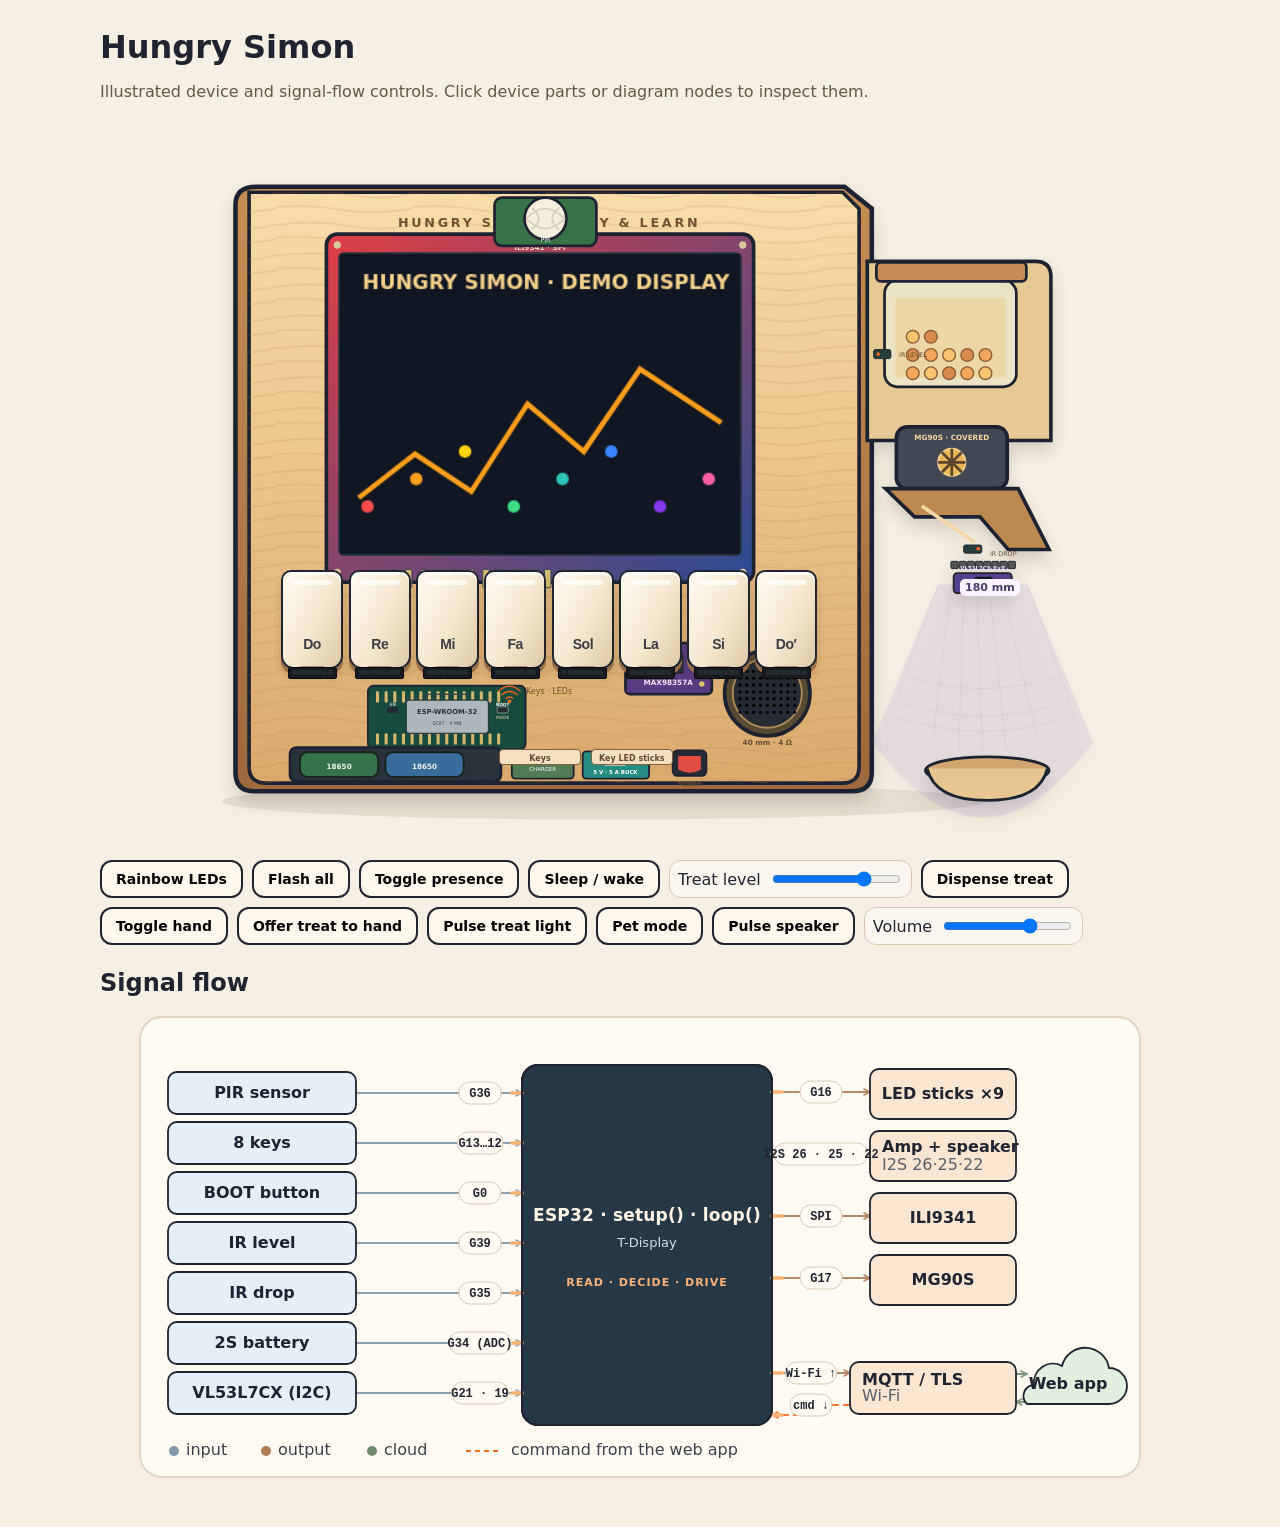
==== commit a83d42bd: "Merge branch 'gpt/visuals'" ====
--- a/src/visuals/demo.html
+++ b/src/visuals/demo.html
@@ -3,5 +3,5 @@
 const names=['Do','Re','Mi','Fa','Sol','La','Si',"Do′"],colors=['#ff4d4d','#ff9f1c','#ffd60a','#3ddc84','#2ec4b6','#3a86ff','#8338ec','#ff5fa2'];const d=createDevice(document.querySelector('#device'),{keyCount:8,keyNames:names,keyColors:colors});const f=createFlow(document.querySelector('#flow'),FLOW);let present=false,awake=true,pet=false,hand=false;
 d.onKeyInput((i,down)=>{if(down){d.setKeyLed(i,colors[i],.9);d.pulseSpeaker();f.pulse('keys-esp32');f.pulse('esp32-speaker')}else d.setKeyLed(i,null,0)});d.onPresenceToggle(()=>{present=!present;d.setPresence(present);f.pulse('pir-esp32')});d.onHandToggle(()=>{hand=!hand;d.setHand(hand);d.setTofReading(hand?62:180,hand);f.pulse(hand?'tof-esp32':'tof-esp32')});d.onPartClick(id=>{d.highlightPart(id);f.select(id);f.pulse(id)});f.onSelect(id=>{f.select(id);d.highlightPart(id)});
 document.querySelector('#leds').onclick=()=>names.forEach((_,i)=>d.setKeyLed(i,colors[i],.85));document.querySelector('#flash').onclick=()=>d.flashAll('#ff6a1a',650);document.querySelector('#presence').onclick=()=>{present=!present;d.setPresence(present)};document.querySelector('#sleep').onclick=()=>{awake=!awake;d.setAwake(awake)};document.querySelector('#level').oninput=e=>d.setTreatLevel(e.target.value/100);document.querySelector('#dispense').onclick=()=>{d.dispense();f.pulse('esp32-servo');setTimeout(()=>f.pulse('irDrop-esp32'),700)};document.querySelector('#hand').onclick=()=>{hand=!hand;d.setHand(hand);d.setTofReading(hand?62:180,hand)};document.querySelector('#offer').onclick=()=>{d.setTreatLight('#ff9f1c','pulse');setTimeout(()=>{d.setTreatLight('#3ddc84','solid');d.dispense({intoHand:true})},700)};document.querySelector('#light').onclick=()=>d.setTreatLight('#ff9f1c','pulse');document.querySelector('#pet').onclick=()=>{pet=!pet;d.setPetMode(pet)};document.querySelector('#speaker').onclick=()=>d.pulseSpeaker();document.querySelector('#volume').oninput=e=>d.setVolume(e.target.value/100);
-d.setTofReading(180,false);const c=d.getDisplayCanvas(),ctx=c.getContext('2d');ctx.fillStyle='#111722';ctx.fillRect(0,0,480,160);ctx.fillStyle='#f6d18b';ctx.font='bold 16px system-ui';ctx.fillText('HUNGRY SIMON · DEMO DISPLAY',18,28);ctx.strokeStyle='#ff9f1c';ctx.lineWidth=4;ctx.beginPath();ctx.moveTo(20,130);ctx.lineTo(90,104);ctx.lineTo(160,130);ctx.lineTo(230,78);ctx.lineTo(300,105);ctx.lineTo(375,60);ctx.lineTo(460,86);ctx.stroke();colors.forEach((x,i)=>{ctx.fillStyle=x;ctx.beginPath();ctx.arc(40+i*56,130-(i%3)*20,6,0,Math.PI*2);ctx.fill()});
+d.setTofReading(180,false);const c=d.getDisplayCanvas(),ctx=c.getContext('2d');ctx.fillStyle='#111722';ctx.fillRect(0,0,320,240);ctx.fillStyle='#f6d18b';ctx.font='bold 16px system-ui';ctx.fillText('HUNGRY SIMON · DEMO DISPLAY',18,28);ctx.strokeStyle='#ff9f1c';ctx.lineWidth=4;ctx.beginPath();ctx.moveTo(15,195);ctx.lineTo(60,160);ctx.lineTo(105,190);ctx.lineTo(150,120);ctx.lineTo(195,158);ctx.lineTo(240,92);ctx.lineTo(305,135);ctx.stroke();colors.forEach((x,i)=>{ctx.fillStyle=x;ctx.beginPath();ctx.arc(22+i*39,202-(i%3)*22,5,0,Math.PI*2);ctx.fill()});
 </script></body></html>
--- a/styles/device.css
+++ b/styles/device.css
@@ -1,4 +1,38 @@
-.hungry-simon{--speaker-volume:1;width:100%;max-width:1000px;margin-inline:auto;color:#1f2430;font-family:system-ui,-apple-system,"Segoe UI",sans-serif}.hs-stage{position:relative;width:100%;aspect-ratio:1.6;overflow:visible}.hs-art{position:absolute;inset:0;width:100%;height:100%;overflow:visible}.hs-screen,.hs-keys{position:absolute}.hs-screen{overflow:hidden;border-radius:3px}.hs-screen canvas{display:block;width:100%;height:100%;aspect-ratio:3/1;background:#111722}.hs-keys{display:grid;grid-template-columns:repeat(8,minmax(0,1fr));gap:1%;align-items:stretch}.hs-key{position:relative;min-width:0;height:100%;border:2px solid #1f2430;border-radius:10px 10px 13px 13px;background:linear-gradient(115deg,#fffaf1,#f4e7ce 56%,#ddc9a7);box-shadow:inset 0 3px #fffdf8,0 5px #9c7046,0 8px 8px #523b2633;cursor:pointer;touch-action:none;user-select:none;transition:transform 110ms cubic-bezier(.2,.8,.3,1),filter .14s,box-shadow .14s;padding:0}.hs-key::before{content:"";position:absolute;left:16%;right:16%;top:8%;height:5px;border-radius:6px;background:#fff;opacity:.72}.hs-key-led{position:absolute;z-index:2;left:-2px;right:-2px;bottom:3px;height:8px;border-radius:0 0 9px 9px;background:var(--led-color);opacity:calc(.1 + .9 * var(--led-strength));box-shadow:0 0 5px 2px color-mix(in srgb,var(--led-color) 90%,transparent),0 0 17px 8px color-mix(in srgb,var(--led-color) 65%,transparent);filter:blur(2px);transition:opacity .18s,box-shadow .18s}.hs-key:not(.lit) .hs-key-led{opacity:.3;box-shadow:none;height:4px;filter:none}.hs-key.lit{border-bottom-color:var(--led-color);box-shadow:inset 0 3px #fffdf8,0 5px #9c7046,0 0 7px color-mix(in srgb,var(--led-color) 65%,transparent)}.hs-key.dim{filter:saturate(.55)}.hs-key-label{position:absolute;left:0;right:0;bottom:10px;font-size:clamp(8px,1.4vw,14px);font-weight:750;letter-spacing:-.03em;color:#3c3c43;text-align:center}.hs-key-paw{display:none;position:absolute;top:22%;left:0;right:0;text-align:center;font-size:clamp(14px,2vw,22px);color:#8b6545}.hs-key.down{transform:translateY(7px) scaleY(.96);filter:brightness(.91);box-shadow:inset 0 5px 8px #765b3950,0 1px #9c7046}.hs-presence-hit{position:absolute;left:39%;top:15%;width:18%;height:7%;border:0;background:transparent;cursor:pointer}.hs-person{transition:opacity .25s}.present .hs-person{opacity:1}.present .hs-sonar{opacity:.8;animation:sonar 1.5s ease-out infinite}.hs-sonar{transition:opacity .2s}.hs-treat-stock circle{transition:opacity .2s}.hs-wheel{transform-box:fill-box;transform-origin:center;transition:transform .55s cubic-bezier(.2,.7,.25,1)}.dispensing .hs-wheel{transform:rotate(90deg)}.hs-treat-fly{position:absolute;left:89.8%;top:66.6%;opacity:0;color:#e9a34c;font-size:18px;text-shadow:0 1px #71472f}.hs-treat-fly.drop{animation:treat-drop 1s cubic-bezier(.35,.05,.75,.95) forwards}.hs-sleep{display:none;position:absolute;top:25%;left:67%;color:#c09a66;font-weight:800;font-size:clamp(12px,2vw,20px)}.asleep .hs-sleep{display:block}.asleep .hs-screen canvas{filter:brightness(0)}.asleep .hs-key{filter:saturate(.58)}.asleep .hs-power-dot{animation:breath 2s ease-in-out infinite;fill:#ffbf55}.waking .hs-art{animation:wake-glow .72s ease-out}.speaker-pulse .hs-grille{animation:speaker .4s ease-out;transform-box:fill-box;transform-origin:center}.pet-mode .hs-keys{grid-template-columns:repeat(4,minmax(0,1fr));gap:2%}.pet-mode .hs-key{grid-column:span 2}.pet-mode .hs-key:nth-child(even){display:none}.pet-mode .hs-key-paw{display:block}.pet-mode .hs-key-label{bottom:8%}.hs-part-hits{position:absolute;inset:0;pointer-events:none}.hs-part-hit{position:absolute;pointer-events:auto;z-index:4;opacity:0;background:transparent;border:0;border-radius:7px;cursor:pointer}.hs-part-hit:hover,.hs-part-hit:focus-visible,.hs-part-hit.highlight{opacity:1;outline:3px solid #ff6a1a;outline-offset:2px;box-shadow:0 0 16px #ff6a1a99}.hs-part-hit:focus-visible{opacity:1}.hs-part-hit.part-pir{z-index:5}.hs-part-hit.part-display{z-index:3}.part-highlight{filter:drop-shadow(0 0 7px #ff6a1a)!important}.hs-part-hit.part-esp32,.hs-part-hit.part-display{pointer-events:auto}.hs-part-hit.part-esp32{z-index:4}.hs-part-hit.part-display{z-index:3}.hs-part-hit.part-wifi{z-index:6}.hs-part-hit.part-pir{z-index:7}.hs-part-hit.part-display:hover{background:#ff6a1a15}.hs-keys::after{content:"Keys   ·   LEDs";position:absolute;left:38%;bottom:-17px;width:24%;font-size:8px;color:#735332;text-align:center;pointer-events:none}.@keyframes sonar{50%{opacity:.45}}@keyframes treat-drop{0%{opacity:0;transform:translate(0,0) scale(.6)}20%{opacity:1}72%{opacity:1;transform:translate(13px,55px) scale(1)}100%{opacity:0;transform:translate(25px,83px) scale(.8)}}@keyframes speaker{40%{filter:drop-shadow(0 0 calc(11px * var(--speaker-volume)) #ff6a1a);transform:scale(1.08)}}@keyframes wake-glow{0%{filter:brightness(.9)}30%{filter:brightness(1.35) drop-shadow(0 0 22px #ffb347)}100%{filter:none}}@keyframes breath{50%{opacity:.35;filter:drop-shadow(0 0 5px #ffb347)}}@media(max-width:560px){.hs-key{border-radius:6px;border-width:1px}.hs-key-label{bottom:7px}.hs-keys{gap:.5%}}@media(prefers-reduced-motion:reduce){.hungry-simon *, .hungry-simon *::before,.hungry-simon *::after{animation-duration:.01ms!important;animation-iteration-count:1!important;scroll-behavior:auto!important;transition-duration:.01ms!important}}
+.hungry-simon{--speaker-volume:1;width:100%;max-width:1000px;margin-inline:auto;color:#1f2430;font-family:system-ui,-apple-system,"Segoe UI",sans-serif}
+.hs-stage{position:relative;width:100%;aspect-ratio:1100/780;overflow:visible}
+.hs-art{position:absolute;inset:0;width:100%;height:100%;overflow:visible}
+.hs-screen,.hs-keys{position:absolute}
+.hs-screen{overflow:hidden;border-radius:2px}
+.hs-screen canvas{display:block;width:100%;height:100%;aspect-ratio:4/3;background:#111722}
+.hs-keys{display:grid;grid-template-columns:repeat(8,minmax(0,1fr));gap:1%;align-items:stretch}
+.hs-key{position:relative;min-width:0;height:100%;border:2px solid #1f2430;border-radius:10px 10px 13px 13px;background:linear-gradient(115deg,#fffaf1,#f4e7ce 56%,#ddc9a7);box-shadow:inset 0 3px #fffdf8,0 5px #9c7046,0 8px 8px #523b2633;cursor:pointer;touch-action:none;user-select:none;transition:transform 110ms cubic-bezier(.2,.8,.3,1),filter .14s,box-shadow .14s;padding:0}
+.hs-key::before{content:"";position:absolute;left:16%;right:16%;top:8%;height:5px;border-radius:6px;background:#fff;opacity:.72}
+.hs-key::after{content:"";position:absolute;left:25%;right:25%;bottom:-4px;height:5px;border-radius:5px 5px 0 0;background:#9a7951;box-shadow:0 2px #59452f;opacity:.8}
+.hs-key-led{position:absolute;z-index:2;left:-2px;right:-2px;bottom:3px;height:8px;border-radius:0 0 9px 9px;background:var(--led-color);opacity:calc(.1 + .9 * var(--led-strength));box-shadow:0 0 5px 2px color-mix(in srgb,var(--led-color) 90%,transparent),0 0 17px 8px color-mix(in srgb,var(--led-color) 65%,transparent);filter:blur(2px);transition:opacity .18s,box-shadow .18s}
+.hs-key:not(.lit) .hs-key-led{opacity:.3;box-shadow:none;height:4px;filter:none}
+.hs-key.lit{border-bottom-color:var(--led-color);box-shadow:inset 0 3px #fffdf8,0 5px #9c7046,0 0 7px color-mix(in srgb,var(--led-color) 65%,transparent)}
+.hs-key.dim{filter:saturate(.55)}
+.hs-key-label{position:absolute;left:0;right:0;bottom:15px;font-size:clamp(8px,1.4vw,14px);font-weight:750;letter-spacing:-.03em;color:#3c3c43;text-align:center}
+.hs-key-paw{display:none;position:absolute;top:22%;left:0;right:0;text-align:center;font-size:clamp(14px,2vw,22px);color:#8b6545}
+.hs-key-stick{position:absolute;left:8%;right:8%;bottom:-12px;height:8px;z-index:3;display:flex;align-items:center;justify-content:space-around;padding:1px 3px;background:#171b20;border:1px solid #080a0d;border-radius:2px;pointer-events:none}
+.key-led{display:block;width:5px;height:5px;border-radius:1px;background:var(--led-color,#252a31);transition:opacity .18s,filter .18s}
+.hs-key.down{transform:translateY(7px) scaleY(.96);filter:brightness(.91);box-shadow:inset 0 5px 8px #765b3950,0 1px #9c7046}
+.hs-presence-hit{position:absolute;left:35%;top:10%;width:15%;height:8%;border:0;background:transparent;cursor:pointer}
+.hs-person{transition:opacity .25s}.present .hs-person{opacity:1}.present .hs-sonar{opacity:.8;animation:sonar 1.5s ease-out infinite}.hs-sonar{transition:opacity .2s}
+.hs-treat-stock circle{transition:opacity .2s}.hs-wheel{transform-box:fill-box;transform-origin:center;transition:transform .55s cubic-bezier(.2,.7,.25,1)}.dispensing .hs-wheel{transform:rotate(90deg)}
+.hs-treat-fly{position:absolute;left:84%;top:53%;opacity:0;color:#e9a34c;font-size:18px;text-shadow:0 1px #71472f}.hs-treat-fly.drop{animation:treat-drop 1s cubic-bezier(.35,.05,.75,.95) forwards}
+.hs-sleep{display:none;position:absolute;top:22%;left:65%;color:#c09a66;font-weight:800;font-size:clamp(12px,2vw,20px)}.asleep .hs-sleep{display:block}.asleep .hs-screen canvas{filter:brightness(0)}.asleep .hs-key{filter:saturate(.58)}.asleep .hs-power-dot{animation:breath 2s ease-in-out infinite;fill:#ffbf55}.waking .hs-art{animation:wake-glow .72s ease-out}
+.speaker-pulse .hs-grille{animation:speaker .4s ease-out;transform-box:fill-box;transform-origin:center}
+.pet-mode .hs-keys{grid-template-columns:repeat(4,minmax(0,1fr));gap:2%}.pet-mode .hs-key{grid-column:span 2}.pet-mode .hs-key:nth-child(even){display:none}.pet-mode .hs-key-paw{display:block}.pet-mode .hs-key-label{bottom:12%}
+.hs-part-hits{position:absolute;inset:0;pointer-events:none}.hs-part-hit{position:absolute;pointer-events:auto;z-index:4;opacity:0;background:transparent;border:0;border-radius:7px;cursor:pointer}.hs-part-hit:hover,.hs-part-hit:focus-visible,.hs-part-hit.highlight{opacity:1;outline:3px solid #ff6a1a;outline-offset:2px;box-shadow:0 0 16px #ff6a1a99}.hs-part-hit:focus-visible{opacity:1}.hs-part-hit.part-pir{z-index:7}.hs-part-hit.part-display{z-index:3}.part-highlight{filter:drop-shadow(0 0 7px #ff6a1a)!important}.hs-part-hit.part-wifi{z-index:8}.hs-part-hit.part-tof,.hs-part-hit.part-treatLight{z-index:8}
 .hs-part-hit.hs-label-hit{opacity:1;z-index:9;background:#f5e1c2;border:1px solid #80613d;border-radius:4px;color:#654b32;font:700 8px system-ui;line-height:15px;text-align:center}.hs-part-hit.hs-label-hit:hover,.hs-part-hit.hs-label-hit:focus-visible{outline:2px solid #ff6a1a}
-
-.tof-beam{fill:#7a63bd;opacity:.12;stroke:#7a63bd;stroke-width:1;pointer-events:none}.tof-beam.hand-detected{fill:#ff9f1c;stroke:#ff9f1c;opacity:.3}.hs-mm{position:absolute;left:90.5%;top:55%;z-index:3;padding:2px 5px;border-radius:5px;background:#f8f3ff;color:#493b68;font:700 clamp(7px,.9vw,11px) system-ui;pointer-events:none}.hs-mm.hand-detected{background:#fff0dc;color:#a95808}.hs-hand{position:absolute;left:88%;top:65%;z-index:3;font-size:clamp(28px,5vw,54px);line-height:1;transform:translateX(80px);opacity:0;transition:transform .45s ease,opacity .3s;pointer-events:none}.hand-present .hs-hand{transform:translateX(0);opacity:1}.hs-hand-hit{position:absolute;left:85%;top:55%;width:14%;height:15%;z-index:5;border:0;background:transparent;color:transparent;cursor:pointer}.hs-hand-hit:focus-visible{outline:3px solid #ff6a1a;border-radius:12px}.treat-light-led{transition:fill .2s}.treat-light-spill{fill:transparent;opacity:0;filter:blur(8px)}.treat-light-spill.spill-on{opacity:.3}.treat-light-led.light-pulse{animation:light-breathe 1.4s ease-in-out infinite;filter:drop-shadow(0 0 6px currentColor)}.hs-treat-fly.into-hand.drop{animation:treat-to-hand 1s ease-in forwards}.hs-treat-fly.treat-in-hand{opacity:1;left:91.5%;top:69%;z-index:6}.hs-treat-fly.treat-in-hand::after{content:""}.hs-part-hit.part-tof,.hs-part-hit.part-treatLight{z-index:8}@keyframes light-breathe{50%{opacity:.35;filter:drop-shadow(0 0 12px currentColor)}}@keyframes treat-to-hand{0%{opacity:0;transform:translate(0,0) scale(.6)}20%,85%{opacity:1}100%{opacity:1;transform:translate(-4px,135px) scale(.9)}}@media(prefers-reduced-motion:reduce){.hs-hand{transition:none}.treat-light-led.light-pulse{animation:none;filter:drop-shadow(0 0 4px currentColor)}}
+.hs-keys::after{content:"Keys   ·   LEDs";position:absolute;left:38%;bottom:-27px;width:24%;font-size:8px;color:#735332;text-align:center;pointer-events:none}
+.tof-beam{fill:#7a63bd;opacity:.12;stroke:#7a63bd;stroke-width:1;pointer-events:none}.tof-beam.hand-detected{fill:#ff9f1c;stroke:#ff9f1c;opacity:.3}.tof-grid{fill:none;stroke:#8c78be;stroke-width:1;opacity:.13;pointer-events:none}
+.hs-mm{position:absolute;left:82%;top:64%;z-index:3;padding:2px 5px;border-radius:5px;background:#f8f3ff;color:#493b68;font:700 clamp(7px,.9vw,11px) system-ui;pointer-events:none}.hs-mm.hand-detected{background:#fff0dc;color:#a95808}
+.hs-hand{position:absolute;left:84%;top:86%;z-index:3;font-size:clamp(28px,5vw,54px);line-height:1;transform:translateX(80px);opacity:0;transition:transform .45s ease,opacity .3s;pointer-events:none}.hand-present .hs-hand{transform:translateX(0);opacity:1}
+.hs-hand-hit{position:absolute;left:78%;top:77%;width:21%;height:15%;z-index:5;border:0;background:transparent;color:transparent;cursor:pointer}.hs-hand-hit:focus-visible{outline:3px solid #ff6a1a;border-radius:12px}
+.treat-led{fill:#555;stroke:#1f2430;stroke-width:1;transition:fill .2s}.treat-light-spill{fill:#ff9f1c;opacity:0;filter:blur(12px)}.treat-light-spill.spill-on{opacity:.55;filter:blur(14px)}.treat-led.light-pulse{animation:light-breathe 1.4s ease-in-out infinite;filter:drop-shadow(0 0 6px currentColor)}
+.hs-treat-fly.into-hand.drop{animation:treat-to-hand 1s ease-in forwards}.hs-treat-fly.treat-in-hand{opacity:1;left:84%;top:88%;z-index:6}
+@keyframes sonar{50%{opacity:.45}}@keyframes treat-drop{0%{opacity:0;transform:translate(0,0) scale(.6)}20%{opacity:1}72%{opacity:1;transform:translate(25px,72px) scale(1)}100%{opacity:0;transform:translate(40px,110px) scale(.8)}}@keyframes speaker{40%{filter:drop-shadow(0 0 calc(11px * var(--speaker-volume)) #ff6a1a);transform:scale(1.08)}}@keyframes wake-glow{0%{filter:brightness(.9)}30%{filter:brightness(1.35) drop-shadow(0 0 22px #ffb347)}100%{filter:none}}@keyframes breath{50%{opacity:.35;filter:drop-shadow(0 0 5px #ffb347)}}@keyframes light-breathe{50%{opacity:.35;filter:drop-shadow(0 0 12px currentColor)}}@keyframes treat-to-hand{0%{opacity:0;transform:translate(0,0) scale(.6)}20%,85%{opacity:1}100%{opacity:1;transform:translate(0,70px) scale(.9)}}
+@media(max-width:560px){.hs-key{border-radius:6px;border-width:1px}.hs-key-label{bottom:10px}.hs-keys{gap:.5%}.key-led{width:4px;height:4px}}
+@media(prefers-reduced-motion:reduce){.hungry-simon *, .hungry-simon *::before,.hungry-simon *::after{animation-duration:.01ms!important;animation-iteration-count:1!important;scroll-behavior:auto!important;transition-duration:.01ms!important}}
--- a/styles/flow.css
+++ b/styles/flow.css
@@ -37,7 +37,7 @@
 .chip-micro { fill: #ffb276; font-size: 11px; font-weight: 700; letter-spacing: 1px; }
 .pin { fill: none; stroke: #ffb276; stroke-width: 3.5; stroke-linecap: round; }
 .gpio-pill rect { fill: #fffaf2; stroke: #d9cbb8; stroke-width: 1; }
-.gpio-pill text { fill: #1f2430; font: 700 16px ui-monospace, SFMono-Regular, Consolas, monospace; }
+.gpio-pill text { fill: #1f2430; font: 700 12px ui-monospace, SFMono-Regular, Consolas, monospace; }
 .flow-legend { font-size: 16px; fill: #39414a; }
 .legend-input { fill: #8297a7; }
 .legend-output { fill: #b17b54; }
